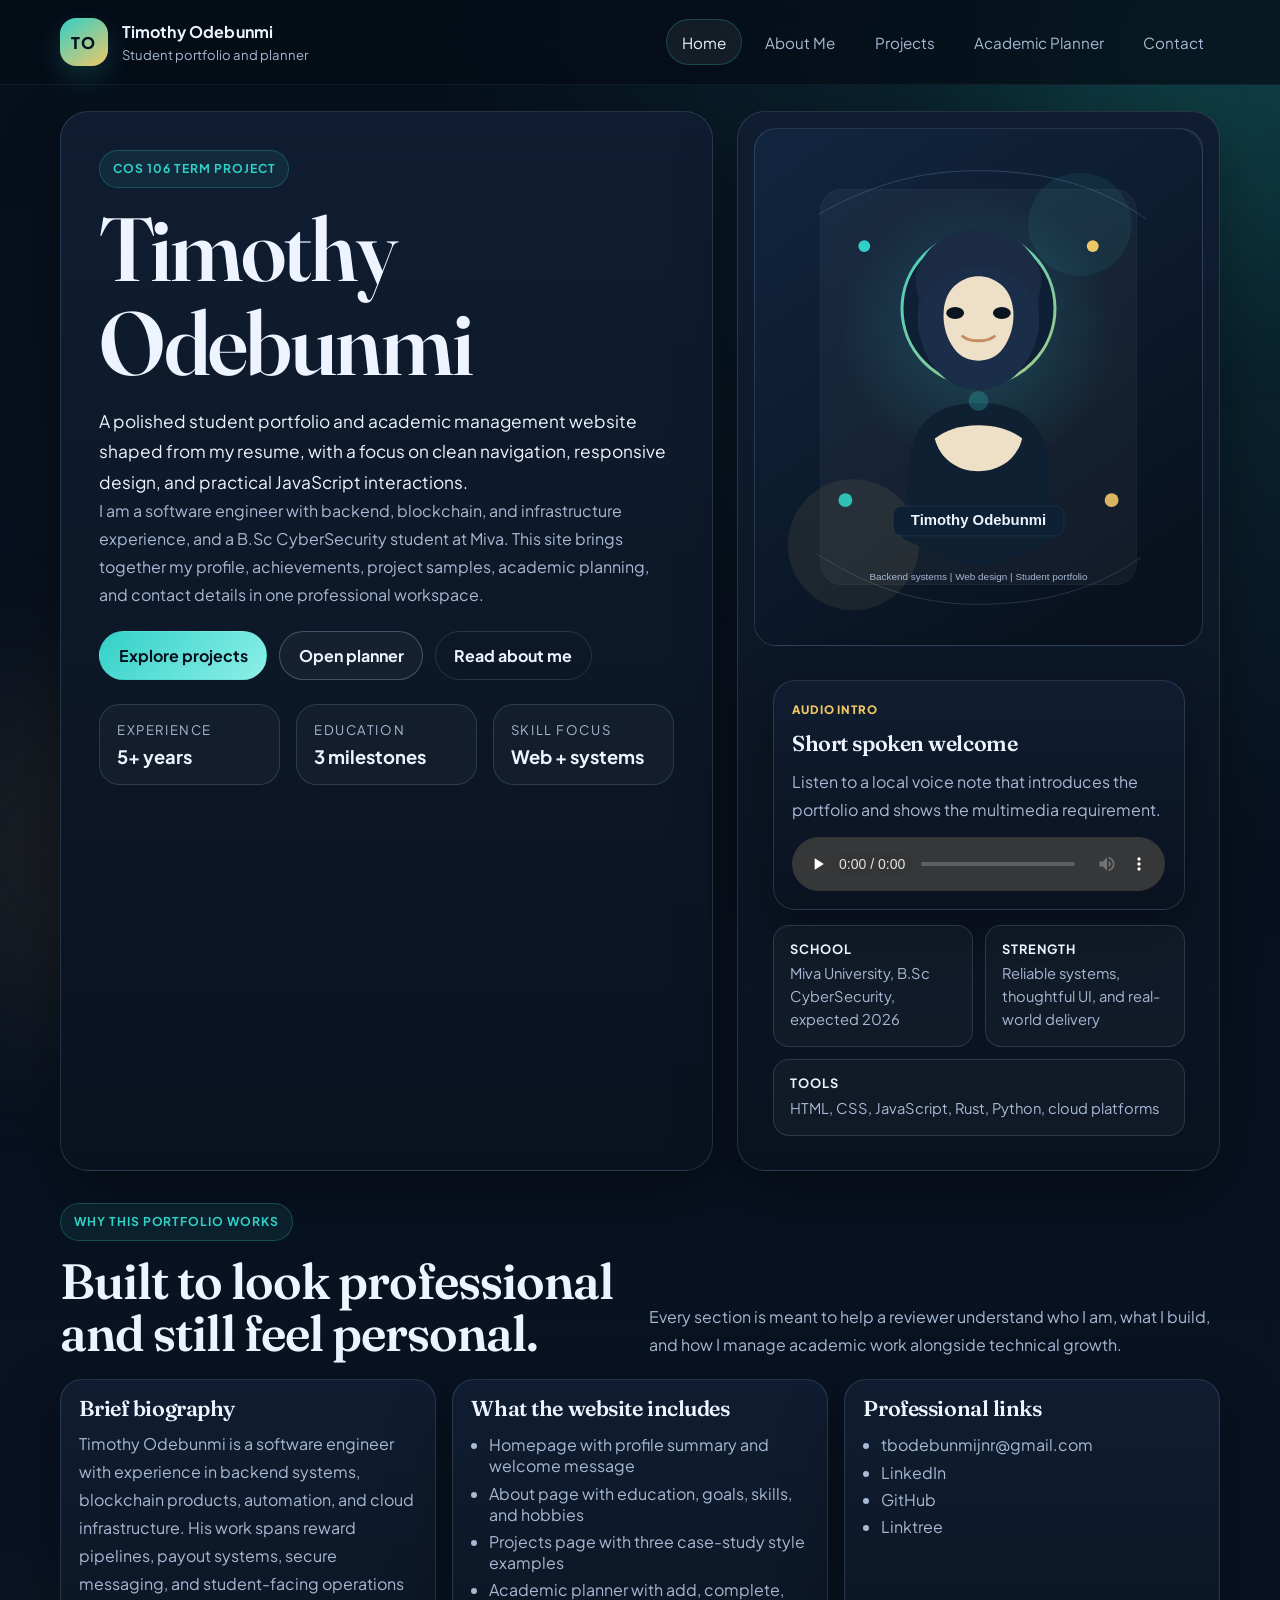
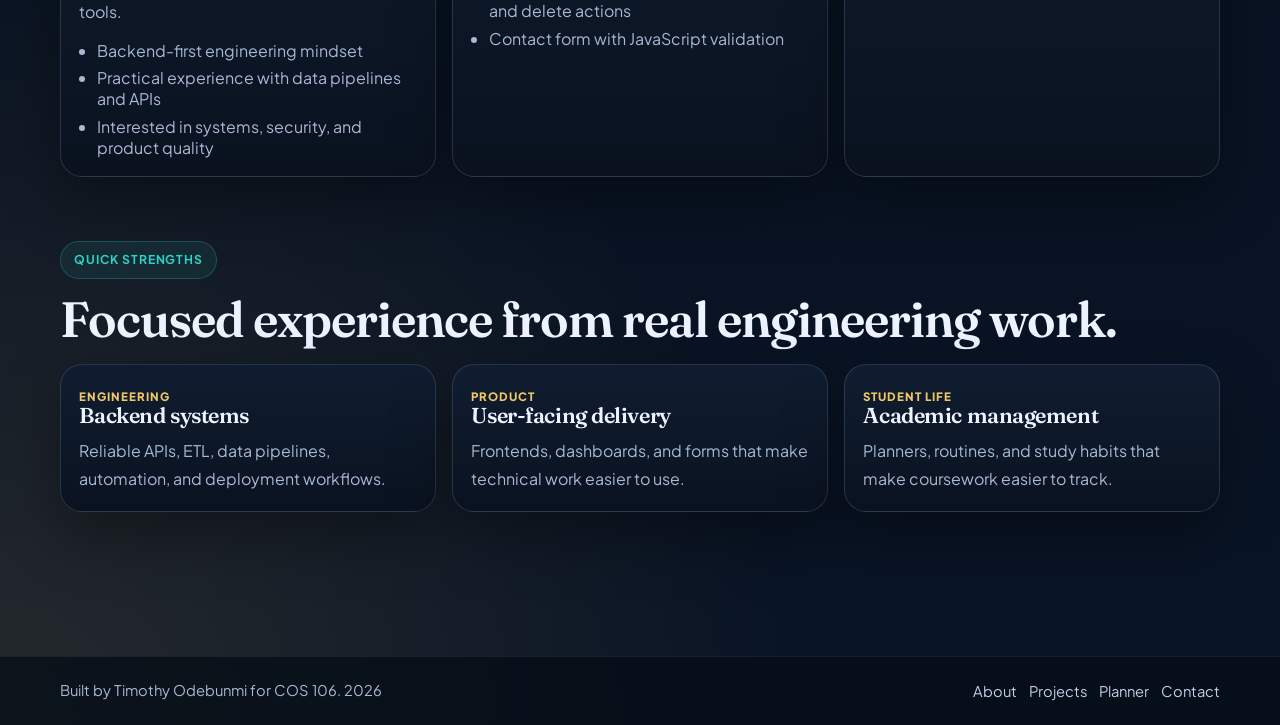
==== index.html @ 0af9e6b7 "Build Timothy portfolio site" ====
<!doctype html>
<html lang="en">
  <head>
    <meta charset="utf-8">
    <meta name="viewport" content="width=device-width, initial-scale=1">
    <meta name="theme-color" content="#07111f">
    <meta
      name="description"
      content="Timothy Odebunmi's responsive student portfolio and academic management website for COS 106."
    >
    <title>Timothy Odebunmi | Home</title>
    <link rel="preconnect" href="https://fonts.googleapis.com">
    <link rel="preconnect" href="https://fonts.gstatic.com" crossorigin>
    <link
      href="https://fonts.googleapis.com/css2?family=Fraunces:opsz,wght@9..144,600;9..144,700&family=Plus+Jakarta+Sans:wght@400;500;600;700;800&display=swap"
      rel="stylesheet"
    >
    <link rel="stylesheet" href="assets/css/styles.css">
    <script src="assets/js/main.js" defer></script>
  </head>
  <body data-page="home">
    <header class="site-header">
      <div class="container nav-shell">
        <a class="brand" href="index.html">
          <span class="brand-mark">TO</span>
          <span>
            <strong>Timothy Odebunmi</strong>
            <small>Student portfolio and planner</small>
          </span>
        </a>
        <button class="nav-toggle" type="button" data-nav-toggle aria-expanded="false" aria-controls="primary-navigation">
          <span>Menu</span>
        </button>
        <nav class="site-nav" id="primary-navigation" data-nav-panel aria-label="Primary">
          <a href="index.html">Home</a>
          <a href="about.html">About Me</a>
          <a href="projects.html">Projects</a>
          <a href="planner.html">Academic Planner</a>
          <a href="contact.html">Contact</a>
        </nav>
      </div>
    </header>

    <main>
      <section class="hero container">
        <div class="hero-copy reveal">
          <p class="eyebrow">COS 106 Term Project</p>
          <h1>Timothy Odebunmi</h1>
          <p class="lead">
            A polished student portfolio and academic management website shaped from my resume, with a focus on clean
            navigation, responsive design, and practical JavaScript interactions.
          </p>
          <p>
            I am a software engineer with backend, blockchain, and infrastructure experience, and a B.Sc CyberSecurity
            student at Miva. This site brings together my profile, achievements, project samples, academic planning, and
            contact details in one professional workspace.
          </p>
          <div class="button-row" style="margin-top: 1.4rem;">
            <a class="button button-primary" href="projects.html">Explore projects</a>
            <a class="button button-secondary" href="planner.html">Open planner</a>
            <a class="button button-ghost" href="about.html">Read about me</a>
          </div>
          <dl class="stat-strip">
            <div>
              <dt>Experience</dt>
              <dd>5+ years</dd>
            </div>
            <div>
              <dt>Education</dt>
              <dd>3 milestones</dd>
            </div>
            <div>
              <dt>Skill focus</dt>
              <dd>Web + systems</dd>
            </div>
          </dl>
        </div>

        <aside class="hero-panel reveal">
          <div class="avatar-frame">
            <img src="assets/images/avatar.svg" alt="Illustrated portrait of Timothy Odebunmi">
          </div>
          <div class="hero-meta">
            <div class="audio-card">
              <p class="card-kicker">Audio intro</p>
              <h3>Short spoken welcome</h3>
              <p>Listen to a local voice note that introduces the portfolio and shows the multimedia requirement.</p>
              <audio controls preload="none">
                <source src="assets/media/intro.wav" type="audio/wav">
              </audio>
            </div>
            <ul class="mini-facts">
              <li>
                <strong>School</strong>
                <span>Miva University, B.Sc CyberSecurity, expected 2026</span>
              </li>
              <li>
                <strong>Strength</strong>
                <span>Reliable systems, thoughtful UI, and real-world delivery</span>
              </li>
              <li>
                <strong>Tools</strong>
                <span>HTML, CSS, JavaScript, Rust, Python, cloud platforms</span>
              </li>
            </ul>
          </div>
        </aside>
      </section>

      <section class="section container reveal">
        <div class="section-heading">
          <div>
            <p class="eyebrow">Why this portfolio works</p>
            <h2>Built to look professional and still feel personal.</h2>
          </div>
          <p>
            Every section is meant to help a reviewer understand who I am, what I build, and how I manage academic work
            alongside technical growth.
          </p>
        </div>
        <div class="info-grid">
          <article class="panel">
            <h3>Brief biography</h3>
            <p>
              Timothy Odebunmi is a software engineer with experience in backend systems, blockchain products,
              automation, and cloud infrastructure. His work spans reward pipelines, payout systems, secure messaging,
              and student-facing operations tools.
            </p>
            <ul>
              <li>Backend-first engineering mindset</li>
              <li>Practical experience with data pipelines and APIs</li>
              <li>Interested in systems, security, and product quality</li>
            </ul>
          </article>
          <article class="panel">
            <h3>What the website includes</h3>
            <ul>
              <li>Homepage with profile summary and welcome message</li>
              <li>About page with education, goals, skills, and hobbies</li>
              <li>Projects page with three case-study style examples</li>
              <li>Academic planner with add, complete, and delete actions</li>
              <li>Contact form with JavaScript validation</li>
            </ul>
          </article>
          <article class="panel">
            <h3>Professional links</h3>
            <ul>
              <li><a href="mailto:tbodebunmijnr@gmail.com">tbodebunmijnr@gmail.com</a></li>
              <li><a href="https://www.linkedin.com/in/brymes" target="_blank" rel="noreferrer noopener">LinkedIn</a></li>
              <li><a href="https://github.com/Brymes" target="_blank" rel="noreferrer noopener">GitHub</a></li>
              <li><a href="https://linktr.ee/brymes" target="_blank" rel="noreferrer noopener">Linktree</a></li>
            </ul>
          </article>
        </div>
      </section>

      <section class="section container reveal">
        <div class="section-heading">
          <div>
            <p class="eyebrow">Quick strengths</p>
            <h2>Focused experience from real engineering work.</h2>
          </div>
        </div>
        <div class="summary-grid">
          <article class="mini-card">
            <span class="card-kicker">Engineering</span>
            <h3>Backend systems</h3>
            <p>Reliable APIs, ETL, data pipelines, automation, and deployment workflows.</p>
          </article>
          <article class="mini-card">
            <span class="card-kicker">Product</span>
            <h3>User-facing delivery</h3>
            <p>Frontends, dashboards, and forms that make technical work easier to use.</p>
          </article>
          <article class="mini-card">
            <span class="card-kicker">Student life</span>
            <h3>Academic management</h3>
            <p>Planners, routines, and study habits that make coursework easier to track.</p>
          </article>
        </div>
      </section>
    </main>

    <footer class="site-footer">
      <div class="container footer-shell">
        <p>
          Built by Timothy Odebunmi for COS 106. <span data-current-year></span>
        </p>
        <div class="footer-links">
          <a href="about.html">About</a>
          <a href="projects.html">Projects</a>
          <a href="planner.html">Planner</a>
          <a href="contact.html">Contact</a>
        </div>
      </div>
    </footer>
  </body>
</html>
---- assets/css/styles.css ----
:root {
  color-scheme: dark;
  --bg: #07111f;
  --bg-2: #0b1b2d;
  --surface: rgba(10, 22, 39, 0.84);
  --surface-strong: #0d1b2e;
  --surface-soft: rgba(14, 30, 51, 0.62);
  --line: rgba(161, 191, 224, 0.18);
  --line-strong: rgba(161, 191, 224, 0.32);
  --text: #edf4ff;
  --muted: #a7b9d4;
  --muted-strong: #c0d0e6;
  --accent: #31d0c7;
  --accent-2: #f0c766;
  --accent-3: #8cc4ff;
  --danger: #ff8b8b;
  --shadow: 0 24px 60px rgba(0, 0, 0, 0.35);
  --radius-xl: 28px;
  --radius-lg: 22px;
  --radius-md: 16px;
  --radius-sm: 12px;
  --container: 1160px;
  --font-body: "Plus Jakarta Sans", "Trebuchet MS", sans-serif;
  --font-display: "Fraunces", Georgia, serif;
}

*,
*::before,
*::after {
  box-sizing: border-box;
}

html {
  scroll-behavior: smooth;
}

body {
  margin: 0;
  min-height: 100vh;
  color: var(--text);
  font-family: var(--font-body);
  background:
    radial-gradient(circle at top right, rgba(49, 208, 199, 0.16), transparent 32%),
    radial-gradient(circle at bottom left, rgba(240, 199, 102, 0.12), transparent 30%),
    linear-gradient(180deg, #06101c 0%, #08111f 34%, #091425 100%);
  overflow-x: hidden;
}

body::before,
body::after {
  content: "";
  position: fixed;
  z-index: -2;
  pointer-events: none;
  border-radius: 999px;
  filter: blur(90px);
  opacity: 0.65;
  animation: drift 18s ease-in-out infinite alternate;
}

body::before {
  width: 24rem;
  height: 24rem;
  top: -7rem;
  right: -7rem;
  background: rgba(49, 208, 199, 0.16);
}

body::after {
  width: 22rem;
  height: 22rem;
  bottom: -8rem;
  left: -7rem;
  background: rgba(240, 199, 102, 0.12);
  animation-delay: -8s;
}

img,
svg,
video {
  display: block;
  max-width: 100%;
}

a {
  color: inherit;
  text-decoration: none;
}

button,
input,
select,
textarea {
  font: inherit;
}

button {
  cursor: pointer;
}

::selection {
  background: rgba(49, 208, 199, 0.28);
  color: var(--text);
}

.container {
  width: min(100% - 2rem, var(--container));
  margin-inline: auto;
}

.site-header {
  position: sticky;
  top: 0;
  z-index: 50;
  backdrop-filter: blur(18px);
  background: rgba(5, 12, 22, 0.72);
  border-bottom: 1px solid rgba(255, 255, 255, 0.05);
}

.nav-shell {
  display: flex;
  align-items: center;
  justify-content: space-between;
  gap: 1rem;
  min-height: 5.25rem;
  position: relative;
}

.brand {
  display: inline-flex;
  align-items: center;
  gap: 0.85rem;
  min-width: 0;
}

.brand-mark {
  display: grid;
  place-items: center;
  width: 3rem;
  aspect-ratio: 1;
  border-radius: 1rem;
  color: #05111d;
  font-weight: 800;
  letter-spacing: 0.08em;
  background:
    linear-gradient(145deg, rgba(49, 208, 199, 1), rgba(240, 199, 102, 1));
  box-shadow: 0 12px 28px rgba(49, 208, 199, 0.18);
}

.brand strong {
  display: block;
  font-size: 1rem;
  letter-spacing: 0.01em;
}

.brand small {
  display: block;
  color: var(--muted);
  font-size: 0.82rem;
  margin-top: 0.2rem;
}

.site-nav {
  display: flex;
  align-items: center;
  gap: 0.45rem;
}

.site-nav a {
  position: relative;
  padding: 0.85rem 1rem;
  border-radius: 999px;
  color: var(--muted);
  font-size: 0.95rem;
  transition: color 180ms ease, background 180ms ease, transform 180ms ease;
}

.site-nav a:hover,
.site-nav a:focus-visible,
.site-nav a[aria-current="page"] {
  color: var(--text);
  background: rgba(255, 255, 255, 0.06);
}

.site-nav a[aria-current="page"] {
  box-shadow: inset 0 0 0 1px rgba(49, 208, 199, 0.24);
}

.nav-toggle {
  display: none;
  align-items: center;
  gap: 0.5rem;
  padding: 0.85rem 1rem;
  border: 1px solid var(--line);
  border-radius: 999px;
  color: var(--text);
  background: rgba(255, 255, 255, 0.04);
}

.nav-toggle span {
  display: inline-flex;
  align-items: center;
  gap: 0.35rem;
}

.nav-toggle span::before,
.nav-toggle span::after {
  content: "";
  display: inline-block;
  width: 0.75rem;
  height: 0.08rem;
  background: currentColor;
  border-radius: 999px;
  box-shadow: 0 0.24rem 0 currentColor, 0 -0.24rem 0 currentColor;
}

main {
  padding-bottom: 4rem;
}

.section {
  padding: 2rem 0;
}

.page-hero {
  padding: 2.25rem 0 1rem;
}

.hero,
.page-hero-grid,
.planner-layout,
.contact-layout {
  display: grid;
  gap: 1.5rem;
}

.hero {
  grid-template-columns: minmax(0, 1.15fr) minmax(320px, 0.85fr);
  align-items: stretch;
  padding-top: 1.6rem;
}

.hero-copy,
.hero-panel,
.panel,
.project-card,
.task-card,
.contact-card,
.mini-card,
.metric-card,
.summary-card,
.audio-card {
  border: 1px solid var(--line);
  background:
    linear-gradient(180deg, rgba(16, 30, 50, 0.92), rgba(10, 18, 31, 0.88)),
    var(--surface);
  box-shadow: var(--shadow);
}

.hero-copy,
.hero-panel,
.panel {
  border-radius: var(--radius-xl);
}

.hero-copy {
  padding: clamp(1.5rem, 3vw, 2.5rem);
}

.hero-panel {
  padding: 1rem;
  display: grid;
  gap: 1rem;
}

.eyebrow {
  display: inline-flex;
  align-items: center;
  gap: 0.5rem;
  width: fit-content;
  margin: 0 0 0.9rem;
  padding: 0.45rem 0.8rem;
  border: 1px solid rgba(49, 208, 199, 0.25);
  border-radius: 999px;
  color: var(--accent);
  font-size: 0.76rem;
  font-weight: 700;
  text-transform: uppercase;
  letter-spacing: 0.16em;
  background: rgba(49, 208, 199, 0.08);
}

h1,
h2,
h3,
h4 {
  margin: 0;
  font-family: var(--font-display);
  font-weight: 600;
  line-height: 1.05;
  letter-spacing: -0.02em;
}

h1 {
  font-size: clamp(2.8rem, 7vw, 5.7rem);
  max-width: 10ch;
}

h2 {
  font-size: clamp(2rem, 4vw, 3.1rem);
}

h3 {
  font-size: 1.35rem;
}

p {
  margin: 0;
  color: var(--muted);
  line-height: 1.75;
}

.lead {
  margin-top: 1rem;
  font-size: 1.08rem;
  color: var(--text);
  max-width: 62ch;
}

.button-row,
.project-links,
.task-actions,
.contact-links,
.mini-facts {
  display: flex;
  flex-wrap: wrap;
  gap: 0.75rem;
}

.button {
  display: inline-flex;
  align-items: center;
  justify-content: center;
  gap: 0.45rem;
  min-height: 2.9rem;
  padding: 0.8rem 1.15rem;
  border-radius: 999px;
  border: 1px solid transparent;
  font-weight: 700;
  transition: transform 180ms ease, border-color 180ms ease, background 180ms ease;
}

.button:hover,
.button:focus-visible {
  transform: translateY(-1px);
}

.button-primary {
  color: #06111d;
  background: linear-gradient(135deg, var(--accent), #8ef0e8);
}

.button-secondary {
  color: var(--text);
  border-color: var(--line-strong);
  background: rgba(255, 255, 255, 0.04);
}

.button-ghost {
  color: var(--text);
  border-color: rgba(255, 255, 255, 0.12);
  background: transparent;
}

.stat-strip {
  display: grid;
  grid-template-columns: repeat(3, minmax(0, 1fr));
  gap: 1rem;
  margin-top: 1.5rem;
}

.stat-strip > div {
  padding: 1rem 1.05rem;
  border-radius: 1.3rem;
  border: 1px solid var(--line);
  background: rgba(255, 255, 255, 0.03);
}

.stat-strip dt {
  color: var(--muted);
  font-size: 0.82rem;
  text-transform: uppercase;
  letter-spacing: 0.12em;
}

.stat-strip dd {
  margin: 0.45rem 0 0;
  color: var(--text);
  font-size: 1.15rem;
  font-weight: 700;
}

.hero-avatar {
  display: grid;
  gap: 1rem;
  padding: 0.5rem;
}

.avatar-frame {
  overflow: hidden;
  border-radius: calc(var(--radius-xl) - 6px);
  border: 1px solid var(--line);
  background: linear-gradient(180deg, rgba(22, 40, 67, 0.88), rgba(12, 20, 34, 0.88));
}

.avatar-frame img {
  width: 100%;
  height: 100%;
  object-fit: cover;
}

.hero-meta,
.panel,
.metric-card,
.summary-card,
.contact-card,
.mini-card,
.audio-card {
  padding: 1.15rem;
  border-radius: var(--radius-lg);
}

.hero-meta {
  display: grid;
  gap: 0.9rem;
}

.mini-facts {
  list-style: none;
  padding: 0;
  margin: 0;
}

.mini-facts li {
  flex: 1 1 190px;
  padding: 0.95rem 1rem;
  border-radius: var(--radius-md);
  border: 1px solid var(--line);
  background: rgba(255, 255, 255, 0.03);
}

.mini-facts strong,
.card-kicker,
.eyebrow,
.chip,
.meta-label {
  letter-spacing: 0.08em;
  text-transform: uppercase;
}

.mini-facts strong {
  display: block;
  color: var(--text);
  font-size: 0.8rem;
}

.mini-facts span {
  display: block;
  margin-top: 0.35rem;
  color: var(--muted);
  font-size: 0.92rem;
  line-height: 1.55;
}

.card-kicker,
.meta-label {
  color: var(--accent-2);
  font-size: 0.72rem;
  font-weight: 800;
}

.audio-card {
  display: grid;
  gap: 0.8rem;
}

.audio-card audio {
  width: 100%;
}

.section-heading {
  display: flex;
  justify-content: space-between;
  align-items: end;
  gap: 1rem;
  margin-bottom: 1.2rem;
}

.section-heading p {
  max-width: 62ch;
}

.info-grid,
.skill-grid,
.interest-grid,
.summary-grid,
.contact-layout {
  display: grid;
  gap: 1rem;
}

.info-grid {
  grid-template-columns: repeat(3, minmax(0, 1fr));
}

.skill-grid {
  grid-template-columns: repeat(2, minmax(0, 1fr));
}

.interest-grid {
  grid-template-columns: repeat(3, minmax(0, 1fr));
}

.summary-grid {
  grid-template-columns: repeat(3, minmax(0, 1fr));
}

.panel h3,
.mini-card h3,
.metric-card h3,
.contact-card h3 {
  margin-bottom: 0.6rem;
}

.panel ul,
.mini-card ul,
.project-content ul,
.contact-card ul {
  margin: 0.85rem 0 0;
  padding-left: 1.1rem;
  color: var(--muted);
}

.panel li + li,
.mini-card li + li,
.project-content li + li,
.contact-card li + li {
  margin-top: 0.4rem;
}

.timeline {
  list-style: none;
  padding: 0;
  margin: 1rem 0 0;
  display: grid;
  gap: 0.85rem;
}

.timeline li {
  display: grid;
  gap: 0.2rem;
  padding-left: 1rem;
  border-left: 2px solid rgba(49, 208, 199, 0.28);
}

.timeline strong {
  color: var(--text);
}

.timeline span {
  color: var(--muted);
  font-size: 0.94rem;
}

table {
  width: 100%;
  border-collapse: collapse;
  margin-top: 1rem;
  overflow: hidden;
  border-radius: var(--radius-md);
}

caption {
  text-align: left;
  margin-bottom: 0.8rem;
  color: var(--muted);
}

th,
td {
  padding: 0.9rem 1rem;
  border-bottom: 1px solid var(--line);
  text-align: left;
  vertical-align: top;
}

th {
  color: var(--text);
  background: rgba(255, 255, 255, 0.04);
  font-size: 0.9rem;
  letter-spacing: 0.04em;
}

td {
  color: var(--muted);
}

.chip,
.tag {
  display: inline-flex;
  align-items: center;
  justify-content: center;
  width: fit-content;
  padding: 0.35rem 0.72rem;
  border-radius: 999px;
  border: 1px solid rgba(49, 208, 199, 0.2);
  color: var(--accent);
  background: rgba(49, 208, 199, 0.08);
  font-size: 0.72rem;
  font-weight: 800;
}

.project-grid {
  display: grid;
  grid-template-columns: repeat(3, minmax(0, 1fr));
  gap: 1rem;
}

.project-card {
  overflow: hidden;
  display: grid;
  gap: 1rem;
}

.project-media {
  margin: 0;
  border-radius: calc(var(--radius-lg) - 6px);
  overflow: hidden;
  border: 1px solid var(--line);
  background: rgba(255, 255, 255, 0.03);
}

.project-media img {
  width: 100%;
  height: 220px;
  object-fit: cover;
}

.project-content,
.project-body {
  display: grid;
  gap: 0.9rem;
}

.project-title-row {
  display: flex;
  flex-wrap: wrap;
  align-items: start;
  justify-content: space-between;
  gap: 0.75rem;
}

.project-links a,
.task-actions button,
.contact-links a {
  padding: 0.7rem 1rem;
  border-radius: 999px;
  border: 1px solid var(--line);
  color: var(--text);
  background: rgba(255, 255, 255, 0.03);
  transition: transform 180ms ease, background 180ms ease, border-color 180ms ease;
}

.project-links a:hover,
.project-links a:focus-visible,
.task-actions button:hover,
.task-actions button:focus-visible,
.contact-links a:hover,
.contact-links a:focus-visible {
  transform: translateY(-1px);
  border-color: rgba(49, 208, 199, 0.34);
  background: rgba(49, 208, 199, 0.08);
}

.task-actions button[data-action="toggle"].is-complete {
  border-color: rgba(49, 208, 199, 0.34);
  background: rgba(49, 208, 199, 0.12);
}

.planner-layout {
  grid-template-columns: minmax(0, 1.15fr) minmax(300px, 0.85fr);
  align-items: start;
}

.planner-stack {
  display: grid;
  gap: 1rem;
}

.task-form {
  display: grid;
  gap: 1rem;
}

.task-fields,
.form-grid {
  display: grid;
  grid-template-columns: repeat(2, minmax(0, 1fr));
  gap: 0.9rem;
}

.field,
label {
  display: grid;
  gap: 0.45rem;
}

.field label,
label > span {
  color: var(--text);
  font-size: 0.92rem;
  font-weight: 700;
}

.field input,
.field select,
.field textarea,
.contact-form input,
.contact-form textarea,
.contact-form select,
.task-form input,
.task-form textarea,
.task-form select {
  width: 100%;
  padding: 0.95rem 1rem;
  border: 1px solid var(--line);
  border-radius: 1rem;
  color: var(--text);
  background: rgba(255, 255, 255, 0.03);
  transition: border-color 180ms ease, box-shadow 180ms ease, background 180ms ease;
}

.field textarea,
.contact-form textarea,
.task-form textarea {
  resize: vertical;
  min-height: 8rem;
}

.field input::placeholder,
.field textarea::placeholder,
.contact-form input::placeholder,
.contact-form textarea::placeholder,
.task-form input::placeholder,
.task-form textarea::placeholder {
  color: rgba(167, 185, 212, 0.62);
}

.field input:focus,
.field select:focus,
.field textarea:focus,
.contact-form input:focus,
.contact-form textarea:focus,
.contact-form select:focus,
.task-form input:focus,
.task-form textarea:focus,
.task-form select:focus {
  outline: none;
  border-color: rgba(49, 208, 199, 0.5);
  box-shadow: 0 0 0 4px rgba(49, 208, 199, 0.12);
  background: rgba(255, 255, 255, 0.05);
}

.field-error {
  min-height: 1rem;
  color: var(--danger);
  font-size: 0.86rem;
}

.form-success {
  padding: 0.95rem 1rem;
  border-radius: 1rem;
  border: 1px solid rgba(49, 208, 199, 0.3);
  color: #dffcf8;
  background: rgba(49, 208, 199, 0.12);
}

.task-list {
  list-style: none;
  padding: 0;
  margin: 0;
  display: grid;
  gap: 0.9rem;
}

.task-card {
  display: grid;
  gap: 0.95rem;
}

.task-card.is-complete {
  border-color: rgba(49, 208, 199, 0.22);
  background:
    linear-gradient(180deg, rgba(15, 37, 40, 0.9), rgba(10, 19, 24, 0.88)),
    rgba(49, 208, 199, 0.04);
}

.task-card.is-complete h3,
.task-card.is-complete p {
  text-decoration: line-through;
  color: var(--muted);
}

.task-head,
.task-foot {
  display: flex;
  align-items: start;
  justify-content: space-between;
  gap: 1rem;
}

.task-foot {
  align-items: center;
  flex-wrap: wrap;
}

.task-meta,
.task-note {
  color: var(--muted);
  font-size: 0.94rem;
}

.task-note {
  margin-top: 0.45rem;
}

.task-list .chip {
  background: rgba(49, 208, 199, 0.1);
}

.empty-state {
  padding: 1.3rem;
  border-radius: var(--radius-lg);
  border: 1px dashed var(--line-strong);
  color: var(--muted-strong);
  text-align: center;
  background: rgba(255, 255, 255, 0.02);
}

.contact-layout {
  grid-template-columns: minmax(0, 1fr) minmax(320px, 0.8fr);
}

.contact-form {
  display: grid;
  gap: 1rem;
}

.contact-links {
  margin-top: 1rem;
}

.contact-card ul {
  list-style: none;
  padding-left: 0;
}

.contact-card li {
  display: flex;
  align-items: start;
  justify-content: space-between;
  gap: 1rem;
  padding: 0.9rem 0;
  border-bottom: 1px solid var(--line);
}

.contact-card li:last-child {
  border-bottom: 0;
  padding-bottom: 0;
}

.contact-card strong {
  color: var(--text);
}

.contact-card span {
  color: var(--muted);
  text-align: right;
}

.site-footer {
  margin-top: 3rem;
  border-top: 1px solid rgba(255, 255, 255, 0.07);
  background: rgba(5, 12, 22, 0.75);
}

.footer-shell {
  display: flex;
  align-items: center;
  justify-content: space-between;
  gap: 1rem;
  padding: 1.3rem 0;
  color: var(--muted);
  font-size: 0.92rem;
}

.footer-links {
  display: flex;
  flex-wrap: wrap;
  gap: 0.75rem;
}

.footer-links a {
  color: var(--muted-strong);
}

.footer-links a:hover,
.footer-links a:focus-visible {
  color: var(--text);
}

.reveal {
  opacity: 1;
  transform: none;
}

.js .reveal {
  opacity: 0;
  transform: translateY(18px);
  transition: opacity 480ms ease, transform 480ms ease;
}

.js .reveal.is-visible {
  opacity: 1;
  transform: translateY(0);
}

.stack {
  display: flex;
  flex-wrap: wrap;
  gap: 0.45rem;
}

.stack span {
  padding: 0.35rem 0.7rem;
  border-radius: 999px;
  border: 1px solid rgba(255, 255, 255, 0.1);
  color: var(--muted-strong);
  font-size: 0.8rem;
}

.sr-only {
  position: absolute;
  width: 1px;
  height: 1px;
  padding: 0;
  margin: -1px;
  overflow: hidden;
  clip: rect(0, 0, 0, 0);
  white-space: nowrap;
  border: 0;
}

@keyframes drift {
  from {
    transform: translate3d(0, 0, 0) scale(1);
  }
  to {
    transform: translate3d(0, 24px, 0) scale(1.05);
  }
}

@media (max-width: 1080px) {
  .hero,
  .planner-layout,
  .contact-layout {
    grid-template-columns: 1fr;
  }

  .project-grid,
  .info-grid,
  .summary-grid,
  .interest-grid {
    grid-template-columns: repeat(2, minmax(0, 1fr));
  }
}

@media (max-width: 920px) {
  .nav-toggle {
    display: inline-flex;
  }

  .site-nav {
    position: absolute;
    top: calc(100% + 0.75rem);
    right: 1rem;
    left: 1rem;
    flex-direction: column;
    align-items: stretch;
    padding: 1rem;
    border-radius: var(--radius-lg);
    border: 1px solid var(--line);
    background: rgba(8, 17, 30, 0.96);
    box-shadow: var(--shadow);
    opacity: 0;
    transform: translateY(-10px);
    pointer-events: none;
    transition: opacity 180ms ease, transform 180ms ease;
  }

  .site-nav[data-open="true"] {
    opacity: 1;
    transform: translateY(0);
    pointer-events: auto;
  }

  .site-nav a {
    width: 100%;
    border-radius: 0.95rem;
  }

  .info-grid,
  .skill-grid,
  .project-grid,
  .summary-grid,
  .interest-grid,
  .stat-strip,
  .task-fields,
  .form-grid {
    grid-template-columns: 1fr;
  }

  .section-heading,
  .task-head,
  .task-foot,
  .contact-card li,
  .footer-shell {
    flex-direction: column;
    align-items: start;
  }
}

@media (max-width: 640px) {
  .container {
    width: min(100% - 1.2rem, var(--container));
  }

  .nav-shell {
    min-height: 4.75rem;
  }

  h1 {
    font-size: clamp(2.4rem, 16vw, 3.6rem);
  }

  h2 {
    font-size: 1.8rem;
  }

  .hero-copy,
  .hero-panel,
  .panel,
  .metric-card,
  .summary-card,
  .contact-card,
  .mini-card,
  .audio-card,
  .project-card,
  .task-card {
    border-radius: 1.2rem;
  }

  .hero-copy {
    padding: 1.2rem;
  }

  .stat-strip > div,
  .mini-facts li,
  .contact-card,
  .panel,
  .mini-card,
  .project-card,
  .task-card,
  .audio-card {
    padding: 0.95rem;
  }

  .project-media img {
    height: 190px;
  }

  .footer-shell {
    padding: 1rem 0;
  }
}
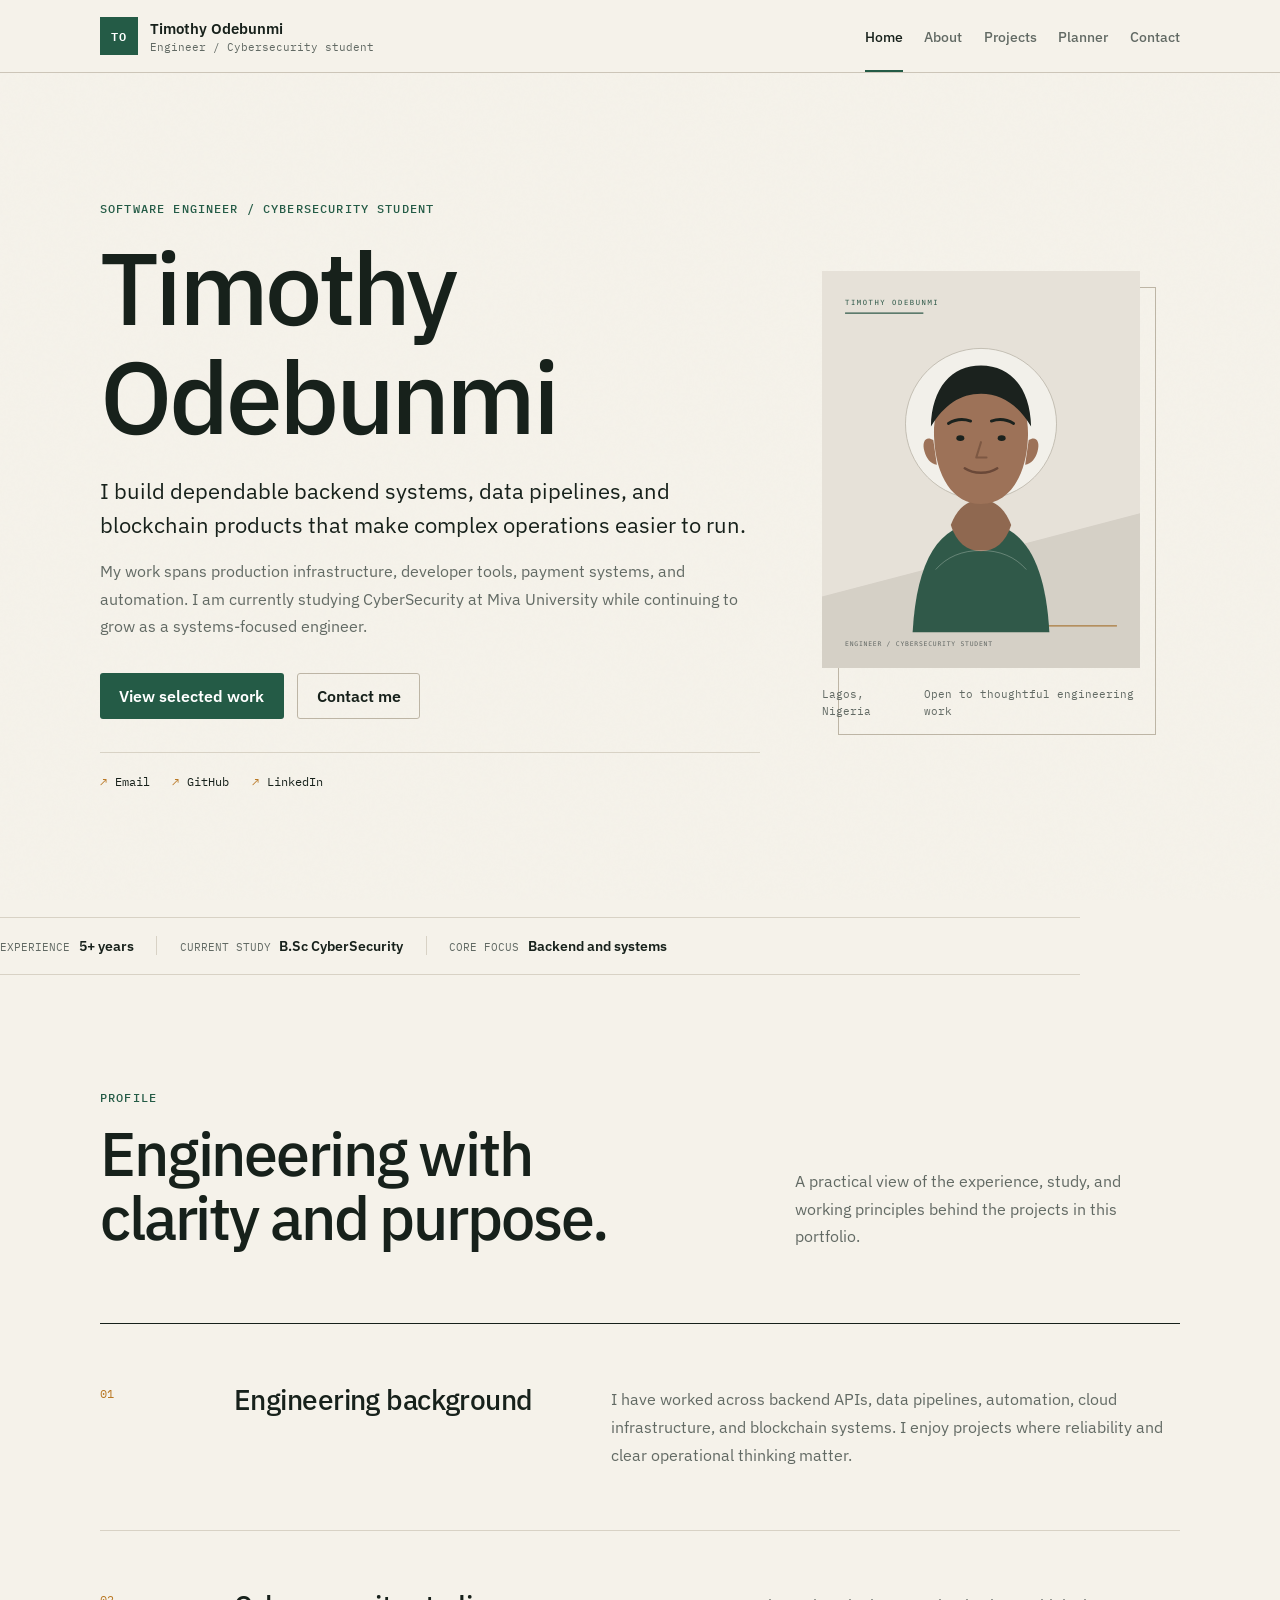
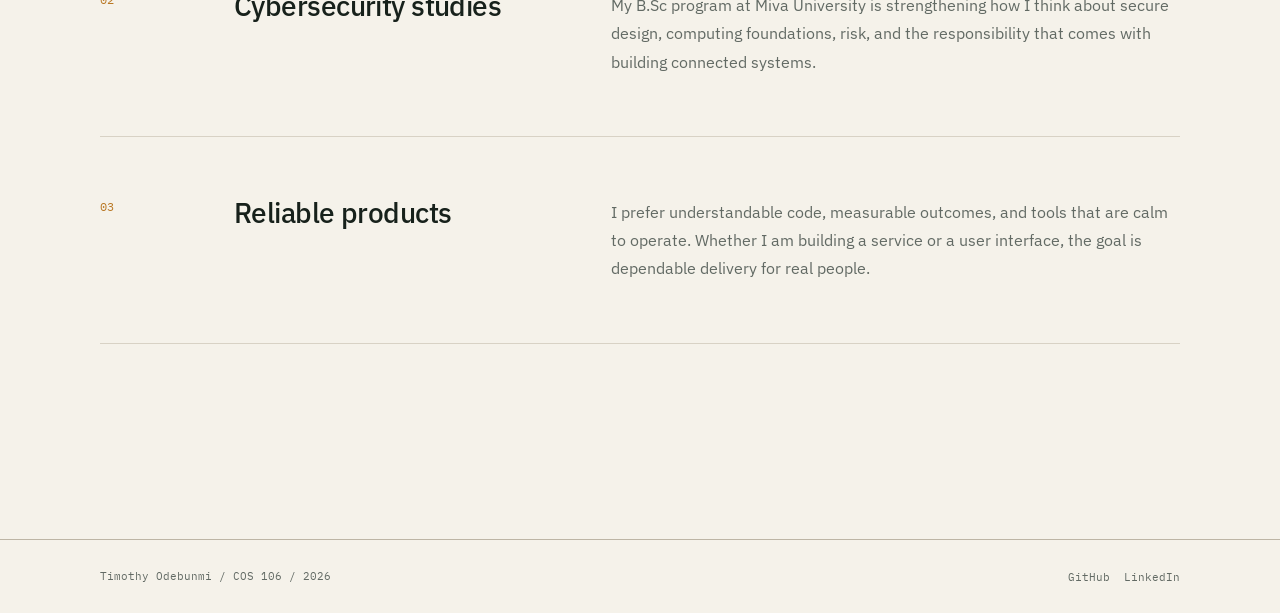
==== commit a758813f: "Redesign portfolio with editorial visual system" ====
--- a/index.html
+++ b/index.html
@@ -3,39 +3,29 @@
   <head>
     <meta charset="utf-8">
     <meta name="viewport" content="width=device-width, initial-scale=1">
-    <meta name="theme-color" content="#07111f">
-    <meta
-      name="description"
-      content="Timothy Odebunmi's responsive student portfolio and academic management website for COS 106."
-    >
-    <title>Timothy Odebunmi | Home</title>
+    <meta name="theme-color" content="#f5f2ea">
+    <meta name="description" content="Timothy Odebunmi - software engineer and cybersecurity student portfolio.">
+    <title>Timothy Odebunmi | Software Engineer</title>
+    <link rel="icon" href="assets/images/favicon.svg" type="image/svg+xml">
     <link rel="preconnect" href="https://fonts.googleapis.com">
     <link rel="preconnect" href="https://fonts.gstatic.com" crossorigin>
-    <link
-      href="https://fonts.googleapis.com/css2?family=Fraunces:opsz,wght@9..144,600;9..144,700&family=Plus+Jakarta+Sans:wght@400;500;600;700;800&display=swap"
-      rel="stylesheet"
-    >
+    <link href="https://fonts.googleapis.com/css2?family=IBM+Plex+Mono:wght@400;500;600&family=IBM+Plex+Sans:wght@400;500;600&display=swap" rel="stylesheet">
     <link rel="stylesheet" href="assets/css/styles.css">
     <script src="assets/js/main.js" defer></script>
   </head>
   <body data-page="home">
     <header class="site-header">
       <div class="container nav-shell">
-        <a class="brand" href="index.html">
+        <a class="brand" href="index.html" aria-label="Timothy Odebunmi home">
           <span class="brand-mark">TO</span>
-          <span>
-            <strong>Timothy Odebunmi</strong>
-            <small>Student portfolio and planner</small>
-          </span>
+          <span><strong>Timothy Odebunmi</strong><small>Engineer / Cybersecurity student</small></span>
         </a>
-        <button class="nav-toggle" type="button" data-nav-toggle aria-expanded="false" aria-controls="primary-navigation">
-          <span>Menu</span>
-        </button>
-        <nav class="site-nav" id="primary-navigation" data-nav-panel aria-label="Primary">
+        <button class="nav-toggle" type="button" data-nav-toggle aria-expanded="false" aria-controls="primary-navigation">Menu</button>
+        <nav class="site-nav" id="primary-navigation" data-nav-panel aria-label="Primary navigation">
           <a href="index.html">Home</a>
-          <a href="about.html">About Me</a>
+          <a href="about.html">About</a>
           <a href="projects.html">Projects</a>
-          <a href="planner.html">Academic Planner</a>
+          <a href="planner.html">Planner</a>
           <a href="contact.html">Contact</a>
         </nav>
       </div>
@@ -44,138 +34,61 @@
     <main>
       <section class="hero container">
         <div class="hero-copy reveal">
-          <p class="eyebrow">COS 106 Term Project</p>
+          <p class="eyebrow">Software engineer / Cybersecurity student</p>
           <h1>Timothy Odebunmi</h1>
           <p class="lead">
-            A polished student portfolio and academic management website shaped from my resume, with a focus on clean
-            navigation, responsive design, and practical JavaScript interactions.
+            I build dependable backend systems, data pipelines, and blockchain products that make complex operations easier to run.
           </p>
           <p>
-            I am a software engineer with backend, blockchain, and infrastructure experience, and a B.Sc CyberSecurity
-            student at Miva. This site brings together my profile, achievements, project samples, academic planning, and
-            contact details in one professional workspace.
+            My work spans production infrastructure, developer tools, payment systems, and automation. I am currently studying CyberSecurity at Miva University while continuing to grow as a systems-focused engineer.
           </p>
-          <div class="button-row" style="margin-top: 1.4rem;">
-            <a class="button button-primary" href="projects.html">Explore projects</a>
-            <a class="button button-secondary" href="planner.html">Open planner</a>
-            <a class="button button-ghost" href="about.html">Read about me</a>
+          <div class="button-row">
+            <a class="button button-primary" href="projects.html">View selected work</a>
+            <a class="button button-secondary" href="contact.html">Contact me</a>
           </div>
-          <dl class="stat-strip">
-            <div>
-              <dt>Experience</dt>
-              <dd>5+ years</dd>
-            </div>
-            <div>
-              <dt>Education</dt>
-              <dd>3 milestones</dd>
-            </div>
-            <div>
-              <dt>Skill focus</dt>
-              <dd>Web + systems</dd>
-            </div>
-          </dl>
+          <div class="professional-links" aria-label="Professional links">
+            <a href="mailto:tbodebunmijnr@gmail.com">Email</a>
+            <a href="https://github.com/Brymes" target="_blank" rel="noreferrer noopener">GitHub</a>
+            <a href="https://www.linkedin.com/in/brymes" target="_blank" rel="noreferrer noopener">LinkedIn</a>
+          </div>
         </div>
 
-        <aside class="hero-panel reveal">
-          <div class="avatar-frame">
-            <img src="assets/images/avatar.svg" alt="Illustrated portrait of Timothy Odebunmi">
-          </div>
-          <div class="hero-meta">
-            <div class="audio-card">
-              <p class="card-kicker">Audio intro</p>
-              <h3>Short spoken welcome</h3>
-              <p>Listen to a local voice note that introduces the portfolio and shows the multimedia requirement.</p>
-              <audio controls preload="none">
-                <source src="assets/media/intro.wav" type="audio/wav">
-              </audio>
-            </div>
-            <ul class="mini-facts">
-              <li>
-                <strong>School</strong>
-                <span>Miva University, B.Sc CyberSecurity, expected 2026</span>
-              </li>
-              <li>
-                <strong>Strength</strong>
-                <span>Reliable systems, thoughtful UI, and real-world delivery</span>
-              </li>
-              <li>
-                <strong>Tools</strong>
-                <span>HTML, CSS, JavaScript, Rust, Python, cloud platforms</span>
-              </li>
-            </ul>
-          </div>
-        </aside>
+        <figure class="hero-portrait reveal">
+          <img src="assets/images/avatar.svg" alt="Illustrated portrait of Timothy Odebunmi">
+          <figcaption class="hero-caption"><span>Lagos, Nigeria</span><span>Open to thoughtful engineering work</span></figcaption>
+        </figure>
       </section>
+
+      <dl class="profile-meta container reveal">
+        <div><dt>Experience</dt><dd>5+ years</dd></div>
+        <div><dt>Current study</dt><dd>B.Sc CyberSecurity</dd></div>
+        <div><dt>Core focus</dt><dd>Backend and systems</dd></div>
+      </dl>
 
       <section class="section container reveal">
         <div class="section-heading">
           <div>
-            <p class="eyebrow">Why this portfolio works</p>
-            <h2>Built to look professional and still feel personal.</h2>
+            <p class="section-label">Profile</p>
+            <h2>Engineering with clarity and purpose.</h2>
           </div>
-          <p>
-            Every section is meant to help a reviewer understand who I am, what I build, and how I manage academic work
-            alongside technical growth.
-          </p>
+          <p>A practical view of the experience, study, and working principles behind the projects in this portfolio.</p>
         </div>
-        <div class="info-grid">
-          <article class="panel">
-            <h3>Brief biography</h3>
-            <p>
-              Timothy Odebunmi is a software engineer with experience in backend systems, blockchain products,
-              automation, and cloud infrastructure. His work spans reward pipelines, payout systems, secure messaging,
-              and student-facing operations tools.
-            </p>
-            <ul>
-              <li>Backend-first engineering mindset</li>
-              <li>Practical experience with data pipelines and APIs</li>
-              <li>Interested in systems, security, and product quality</li>
-            </ul>
+
+        <div class="editorial-list">
+          <article class="editorial-row">
+            <span class="row-number">01</span>
+            <h3>Engineering background</h3>
+            <p>I have worked across backend APIs, data pipelines, automation, cloud infrastructure, and blockchain systems. I enjoy projects where reliability and clear operational thinking matter.</p>
           </article>
-          <article class="panel">
-            <h3>What the website includes</h3>
-            <ul>
-              <li>Homepage with profile summary and welcome message</li>
-              <li>About page with education, goals, skills, and hobbies</li>
-              <li>Projects page with three case-study style examples</li>
-              <li>Academic planner with add, complete, and delete actions</li>
-              <li>Contact form with JavaScript validation</li>
-            </ul>
+          <article class="editorial-row">
+            <span class="row-number">02</span>
+            <h3>Cybersecurity studies</h3>
+            <p>My B.Sc program at Miva University is strengthening how I think about secure design, computing foundations, risk, and the responsibility that comes with building connected systems.</p>
           </article>
-          <article class="panel">
-            <h3>Professional links</h3>
-            <ul>
-              <li><a href="mailto:tbodebunmijnr@gmail.com">tbodebunmijnr@gmail.com</a></li>
-              <li><a href="https://www.linkedin.com/in/brymes" target="_blank" rel="noreferrer noopener">LinkedIn</a></li>
-              <li><a href="https://github.com/Brymes" target="_blank" rel="noreferrer noopener">GitHub</a></li>
-              <li><a href="https://linktr.ee/brymes" target="_blank" rel="noreferrer noopener">Linktree</a></li>
-            </ul>
-          </article>
-        </div>
-      </section>
-
-      <section class="section container reveal">
-        <div class="section-heading">
-          <div>
-            <p class="eyebrow">Quick strengths</p>
-            <h2>Focused experience from real engineering work.</h2>
-          </div>
-        </div>
-        <div class="summary-grid">
-          <article class="mini-card">
-            <span class="card-kicker">Engineering</span>
-            <h3>Backend systems</h3>
-            <p>Reliable APIs, ETL, data pipelines, automation, and deployment workflows.</p>
-          </article>
-          <article class="mini-card">
-            <span class="card-kicker">Product</span>
-            <h3>User-facing delivery</h3>
-            <p>Frontends, dashboards, and forms that make technical work easier to use.</p>
-          </article>
-          <article class="mini-card">
-            <span class="card-kicker">Student life</span>
-            <h3>Academic management</h3>
-            <p>Planners, routines, and study habits that make coursework easier to track.</p>
+          <article class="editorial-row">
+            <span class="row-number">03</span>
+            <h3>Reliable products</h3>
+            <p>I prefer understandable code, measurable outcomes, and tools that are calm to operate. Whether I am building a service or a user interface, the goal is dependable delivery for real people.</p>
           </article>
         </div>
       </section>
@@ -183,17 +96,12 @@
 
     <footer class="site-footer">
       <div class="container footer-shell">
-        <p>
-          Built by Timothy Odebunmi for COS 106. <span data-current-year></span>
-        </p>
+        <p>Timothy Odebunmi / COS 106 / <span data-current-year></span></p>
         <div class="footer-links">
-          <a href="about.html">About</a>
-          <a href="projects.html">Projects</a>
-          <a href="planner.html">Planner</a>
-          <a href="contact.html">Contact</a>
+          <a href="https://github.com/Brymes" target="_blank" rel="noreferrer noopener">GitHub</a>
+          <a href="https://www.linkedin.com/in/brymes" target="_blank" rel="noreferrer noopener">LinkedIn</a>
         </div>
       </div>
     </footer>
   </body>
 </html>
-
--- a/assets/css/styles.css
+++ b/assets/css/styles.css
@@ -1,27 +1,21 @@
 :root {
-  color-scheme: dark;
-  --bg: #07111f;
-  --bg-2: #0b1b2d;
-  --surface: rgba(10, 22, 39, 0.84);
-  --surface-strong: #0d1b2e;
-  --surface-soft: rgba(14, 30, 51, 0.62);
-  --line: rgba(161, 191, 224, 0.18);
-  --line-strong: rgba(161, 191, 224, 0.32);
-  --text: #edf4ff;
-  --muted: #a7b9d4;
-  --muted-strong: #c0d0e6;
-  --accent: #31d0c7;
-  --accent-2: #f0c766;
-  --accent-3: #8cc4ff;
-  --danger: #ff8b8b;
-  --shadow: 0 24px 60px rgba(0, 0, 0, 0.35);
-  --radius-xl: 28px;
-  --radius-lg: 22px;
-  --radius-md: 16px;
-  --radius-sm: 12px;
-  --container: 1160px;
-  --font-body: "Plus Jakarta Sans", "Trebuchet MS", sans-serif;
-  --font-display: "Fraunces", Georgia, serif;
+  color-scheme: light;
+  --paper: #f5f2ea;
+  --paper-deep: #ebe6da;
+  --surface: #fffdf8;
+  --ink: #17211b;
+  --muted: #626a64;
+  --forest: #245b46;
+  --forest-dark: #173f30;
+  --amber: #b97824;
+  --line: #d8d2c5;
+  --line-dark: #bdb5a5;
+  --danger: #a33a2b;
+  --success: #286448;
+  --container: 1080px;
+  --radius: 10px;
+  --font-sans: "IBM Plex Sans", "Helvetica Neue", sans-serif;
+  --font-mono: "IBM Plex Mono", monospace;
 }
 
 *,
@@ -37,42 +31,20 @@
 body {
   margin: 0;
   min-height: 100vh;
-  color: var(--text);
-  font-family: var(--font-body);
-  background:
-    radial-gradient(circle at top right, rgba(49, 208, 199, 0.16), transparent 32%),
-    radial-gradient(circle at bottom left, rgba(240, 199, 102, 0.12), transparent 30%),
-    linear-gradient(180deg, #06101c 0%, #08111f 34%, #091425 100%);
+  color: var(--ink);
+  font-family: var(--font-sans);
+  background: var(--paper);
   overflow-x: hidden;
 }
 
-body::before,
-body::after {
+body::before {
   content: "";
   position: fixed;
-  z-index: -2;
+  inset: 0;
+  z-index: -1;
   pointer-events: none;
-  border-radius: 999px;
-  filter: blur(90px);
-  opacity: 0.65;
-  animation: drift 18s ease-in-out infinite alternate;
-}
-
-body::before {
-  width: 24rem;
-  height: 24rem;
-  top: -7rem;
-  right: -7rem;
-  background: rgba(49, 208, 199, 0.16);
-}
-
-body::after {
-  width: 22rem;
-  height: 22rem;
-  bottom: -8rem;
-  left: -7rem;
-  background: rgba(240, 199, 102, 0.12);
-  animation-delay: -8s;
+  opacity: 0.35;
+  background-image: url("data:image/svg+xml,%3Csvg viewBox='0 0 180 180' xmlns='http://www.w3.org/2000/svg'%3E%3Cfilter id='n'%3E%3CfeTurbulence type='fractalNoise' baseFrequency='.9' numOctaves='2' stitchTiles='stitch'/%3E%3C/filter%3E%3Crect width='100%25' height='100%25' filter='url(%23n)' opacity='.045'/%3E%3C/svg%3E");
 }
 
 img,
@@ -99,12 +71,12 @@
 }
 
 ::selection {
-  background: rgba(49, 208, 199, 0.28);
-  color: var(--text);
+  color: #fff;
+  background: var(--forest);
 }
 
 .container {
-  width: min(100% - 2rem, var(--container));
+  width: min(100% - 3rem, var(--container));
   margin-inline: auto;
 }
 
@@ -112,182 +84,134 @@
   position: sticky;
   top: 0;
   z-index: 50;
-  backdrop-filter: blur(18px);
-  background: rgba(5, 12, 22, 0.72);
-  border-bottom: 1px solid rgba(255, 255, 255, 0.05);
+  border-bottom: 1px solid rgba(189, 181, 165, 0.72);
+  background: rgba(245, 242, 234, 0.94);
+  backdrop-filter: blur(12px);
 }
 
 .nav-shell {
+  position: relative;
   display: flex;
   align-items: center;
   justify-content: space-between;
-  gap: 1rem;
-  min-height: 5.25rem;
-  position: relative;
+  gap: 1.5rem;
+  min-height: 4.5rem;
 }
 
 .brand {
   display: inline-flex;
   align-items: center;
-  gap: 0.85rem;
+  gap: 0.75rem;
   min-width: 0;
 }
 
 .brand-mark {
   display: grid;
   place-items: center;
-  width: 3rem;
+  width: 2.35rem;
   aspect-ratio: 1;
-  border-radius: 1rem;
-  color: #05111d;
-  font-weight: 800;
-  letter-spacing: 0.08em;
-  background:
-    linear-gradient(145deg, rgba(49, 208, 199, 1), rgba(240, 199, 102, 1));
-  box-shadow: 0 12px 28px rgba(49, 208, 199, 0.18);
+  color: #fff;
+  font-family: var(--font-mono);
+  font-size: 0.72rem;
+  font-weight: 600;
+  letter-spacing: 0.06em;
+  background: var(--forest);
 }
 
 .brand strong {
   display: block;
-  font-size: 1rem;
-  letter-spacing: 0.01em;
+  font-size: 0.95rem;
+  font-weight: 600;
 }
 
 .brand small {
   display: block;
-  color: var(--muted);
-  font-size: 0.82rem;
-  margin-top: 0.2rem;
+  margin-top: 0.08rem;
+  color: var(--muted);
+  font-family: var(--font-mono);
+  font-size: 0.66rem;
 }
 
 .site-nav {
   display: flex;
   align-items: center;
-  gap: 0.45rem;
+  gap: 1.35rem;
 }
 
 .site-nav a {
   position: relative;
-  padding: 0.85rem 1rem;
-  border-radius: 999px;
-  color: var(--muted);
-  font-size: 0.95rem;
-  transition: color 180ms ease, background 180ms ease, transform 180ms ease;
+  padding: 1.65rem 0 1.55rem;
+  color: var(--muted);
+  font-size: 0.87rem;
+  font-weight: 500;
+  transition: color 150ms ease;
+}
+
+.site-nav a::after {
+  content: "";
+  position: absolute;
+  right: 0;
+  bottom: -1px;
+  left: 0;
+  height: 2px;
+  background: var(--forest);
+  transform: scaleX(0);
+  transform-origin: left;
+  transition: transform 150ms ease;
 }
 
 .site-nav a:hover,
 .site-nav a:focus-visible,
 .site-nav a[aria-current="page"] {
-  color: var(--text);
-  background: rgba(255, 255, 255, 0.06);
-}
-
-.site-nav a[aria-current="page"] {
-  box-shadow: inset 0 0 0 1px rgba(49, 208, 199, 0.24);
+  color: var(--ink);
+}
+
+.site-nav a:hover::after,
+.site-nav a:focus-visible::after,
+.site-nav a[aria-current="page"]::after {
+  transform: scaleX(1);
 }
 
 .nav-toggle {
   display: none;
-  align-items: center;
-  gap: 0.5rem;
-  padding: 0.85rem 1rem;
-  border: 1px solid var(--line);
-  border-radius: 999px;
-  color: var(--text);
-  background: rgba(255, 255, 255, 0.04);
-}
-
-.nav-toggle span {
-  display: inline-flex;
-  align-items: center;
-  gap: 0.35rem;
-}
-
-.nav-toggle span::before,
-.nav-toggle span::after {
-  content: "";
-  display: inline-block;
-  width: 0.75rem;
-  height: 0.08rem;
-  background: currentColor;
-  border-radius: 999px;
-  box-shadow: 0 0.24rem 0 currentColor, 0 -0.24rem 0 currentColor;
+  padding: 0.65rem 0;
+  border: 0;
+  color: var(--ink);
+  font-family: var(--font-mono);
+  font-size: 0.76rem;
+  background: transparent;
 }
 
 main {
-  padding-bottom: 4rem;
-}
-
-.section {
-  padding: 2rem 0;
-}
-
-.page-hero {
-  padding: 2.25rem 0 1rem;
-}
-
-.hero,
-.page-hero-grid,
-.planner-layout,
-.contact-layout {
-  display: grid;
-  gap: 1.5rem;
+  padding-bottom: 5rem;
 }
 
 .hero {
-  grid-template-columns: minmax(0, 1.15fr) minmax(320px, 0.85fr);
-  align-items: stretch;
-  padding-top: 1.6rem;
-}
-
-.hero-copy,
-.hero-panel,
-.panel,
-.project-card,
-.task-card,
-.contact-card,
-.mini-card,
-.metric-card,
-.summary-card,
-.audio-card {
-  border: 1px solid var(--line);
-  background:
-    linear-gradient(180deg, rgba(16, 30, 50, 0.92), rgba(10, 18, 31, 0.88)),
-    var(--surface);
-  box-shadow: var(--shadow);
-}
-
-.hero-copy,
-.hero-panel,
-.panel {
-  border-radius: var(--radius-xl);
+  display: grid;
+  grid-template-columns: minmax(0, 1.35fr) minmax(280px, 0.65fr);
+  align-items: center;
+  gap: clamp(3rem, 8vw, 7rem);
+  min-height: calc(100vh - 4.5rem);
+  padding-block: clamp(4rem, 10vw, 8rem);
 }
 
 .hero-copy {
-  padding: clamp(1.5rem, 3vw, 2.5rem);
-}
-
-.hero-panel {
-  padding: 1rem;
-  display: grid;
-  gap: 1rem;
-}
-
-.eyebrow {
-  display: inline-flex;
-  align-items: center;
-  gap: 0.5rem;
-  width: fit-content;
-  margin: 0 0 0.9rem;
-  padding: 0.45rem 0.8rem;
-  border: 1px solid rgba(49, 208, 199, 0.25);
-  border-radius: 999px;
-  color: var(--accent);
-  font-size: 0.76rem;
-  font-weight: 700;
+  max-width: 690px;
+}
+
+.eyebrow,
+.section-label,
+.meta-label,
+.project-number,
+.card-kicker {
+  margin: 0 0 1rem;
+  color: var(--forest);
+  font-family: var(--font-mono);
+  font-size: 0.72rem;
+  font-weight: 500;
+  letter-spacing: 0.1em;
+  line-height: 1.4;
   text-transform: uppercase;
-  letter-spacing: 0.16em;
-  background: rgba(49, 208, 199, 0.08);
 }
 
 h1,
@@ -295,59 +219,71 @@
 h3,
 h4 {
   margin: 0;
-  font-family: var(--font-display);
-  font-weight: 600;
-  line-height: 1.05;
+  font-weight: 500;
+  line-height: 1.06;
+  letter-spacing: -0.035em;
+}
+
+h1 {
+  max-width: 12ch;
+  font-size: clamp(3.2rem, 8vw, 6.8rem);
+}
+
+h2 {
+  font-size: clamp(2rem, 5vw, 3.8rem);
+}
+
+h3 {
+  font-size: clamp(1.25rem, 2.4vw, 1.75rem);
   letter-spacing: -0.02em;
-}
-
-h1 {
-  font-size: clamp(2.8rem, 7vw, 5.7rem);
-  max-width: 10ch;
-}
-
-h2 {
-  font-size: clamp(2rem, 4vw, 3.1rem);
-}
-
-h3 {
-  font-size: 1.35rem;
 }
 
 p {
   margin: 0;
   color: var(--muted);
-  line-height: 1.75;
+  line-height: 1.72;
 }
 
 .lead {
+  margin-top: 1.5rem;
+  max-width: 60ch;
+  color: var(--ink);
+  font-size: clamp(1.12rem, 2vw, 1.35rem);
+  line-height: 1.58;
+}
+
+.hero-copy > p:not(.eyebrow):not(.lead) {
+  max-width: 64ch;
   margin-top: 1rem;
-  font-size: 1.08rem;
-  color: var(--text);
-  max-width: 62ch;
 }
 
 .button-row,
-.project-links,
-.task-actions,
-.contact-links,
-.mini-facts {
+.professional-links,
+.footer-links,
+.project-actions,
+.planner-filters,
+.task-actions {
   display: flex;
   flex-wrap: wrap;
-  gap: 0.75rem;
+  align-items: center;
+  gap: 0.85rem;
+}
+
+.button-row {
+  margin-top: 2rem;
 }
 
 .button {
   display: inline-flex;
   align-items: center;
   justify-content: center;
-  gap: 0.45rem;
-  min-height: 2.9rem;
-  padding: 0.8rem 1.15rem;
-  border-radius: 999px;
+  gap: 0.5rem;
+  min-height: 2.85rem;
+  padding: 0.72rem 1.15rem;
   border: 1px solid transparent;
-  font-weight: 700;
-  transition: transform 180ms ease, border-color 180ms ease, background 180ms ease;
+  border-radius: 3px;
+  font-weight: 600;
+  transition: color 150ms ease, background 150ms ease, border-color 150ms ease, transform 150ms ease;
 }
 
 .button:hover,
@@ -356,567 +292,715 @@
 }
 
 .button-primary {
-  color: #06111d;
-  background: linear-gradient(135deg, var(--accent), #8ef0e8);
+  color: #fff;
+  background: var(--forest);
+}
+
+.button-primary:hover,
+.button-primary:focus-visible {
+  background: var(--forest-dark);
 }
 
 .button-secondary {
-  color: var(--text);
-  border-color: var(--line-strong);
-  background: rgba(255, 255, 255, 0.04);
-}
-
-.button-ghost {
-  color: var(--text);
-  border-color: rgba(255, 255, 255, 0.12);
+  color: var(--ink);
+  border-color: var(--line-dark);
   background: transparent;
 }
 
-.stat-strip {
-  display: grid;
-  grid-template-columns: repeat(3, minmax(0, 1fr));
-  gap: 1rem;
-  margin-top: 1.5rem;
-}
-
-.stat-strip > div {
-  padding: 1rem 1.05rem;
-  border-radius: 1.3rem;
-  border: 1px solid var(--line);
-  background: rgba(255, 255, 255, 0.03);
-}
-
-.stat-strip dt {
-  color: var(--muted);
-  font-size: 0.82rem;
-  text-transform: uppercase;
-  letter-spacing: 0.12em;
-}
-
-.stat-strip dd {
-  margin: 0.45rem 0 0;
-  color: var(--text);
-  font-size: 1.15rem;
-  font-weight: 700;
-}
-
-.hero-avatar {
-  display: grid;
-  gap: 1rem;
-  padding: 0.5rem;
-}
-
-.avatar-frame {
-  overflow: hidden;
-  border-radius: calc(var(--radius-xl) - 6px);
-  border: 1px solid var(--line);
-  background: linear-gradient(180deg, rgba(22, 40, 67, 0.88), rgba(12, 20, 34, 0.88));
-}
-
-.avatar-frame img {
+.button-secondary:hover,
+.button-secondary:focus-visible {
+  border-color: var(--forest);
+}
+
+.button-text {
+  min-height: auto;
+  padding: 0.25rem 0;
+  border-radius: 0;
+  color: var(--forest);
+  border-bottom: 1px solid currentColor;
+}
+
+.professional-links {
+  gap: 1.4rem;
+  margin-top: 2.1rem;
+  padding-top: 1.3rem;
+  border-top: 1px solid var(--line);
+}
+
+.professional-links a {
+  display: inline-flex;
+  align-items: center;
+  gap: 0.5rem;
+  color: var(--ink);
+  font-family: var(--font-mono);
+  font-size: 0.76rem;
+}
+
+.professional-links a::before {
+  content: "\2197";
+  color: var(--amber);
+}
+
+.hero-portrait {
+  position: relative;
+  justify-self: end;
+  width: min(100%, 390px);
+}
+
+.hero-portrait::before {
+  content: "";
+  position: absolute;
+  inset: 1rem -1rem -1rem 1rem;
+  z-index: -1;
+  border: 1px solid var(--line-dark);
+}
+
+.hero-portrait img {
   width: 100%;
-  height: 100%;
+  aspect-ratio: 4 / 5;
   object-fit: cover;
-}
-
-.hero-meta,
-.panel,
-.metric-card,
-.summary-card,
-.contact-card,
-.mini-card,
-.audio-card {
-  padding: 1.15rem;
-  border-radius: var(--radius-lg);
-}
-
-.hero-meta {
-  display: grid;
-  gap: 0.9rem;
-}
-
-.mini-facts {
-  list-style: none;
-  padding: 0;
-  margin: 0;
-}
-
-.mini-facts li {
-  flex: 1 1 190px;
-  padding: 0.95rem 1rem;
-  border-radius: var(--radius-md);
-  border: 1px solid var(--line);
-  background: rgba(255, 255, 255, 0.03);
-}
-
-.mini-facts strong,
-.card-kicker,
-.eyebrow,
-.chip,
-.meta-label {
-  letter-spacing: 0.08em;
-  text-transform: uppercase;
-}
-
-.mini-facts strong {
-  display: block;
-  color: var(--text);
-  font-size: 0.8rem;
-}
-
-.mini-facts span {
-  display: block;
-  margin-top: 0.35rem;
-  color: var(--muted);
-  font-size: 0.92rem;
-  line-height: 1.55;
-}
-
-.card-kicker,
-.meta-label {
-  color: var(--accent-2);
-  font-size: 0.72rem;
-  font-weight: 800;
-}
-
-.audio-card {
-  display: grid;
-  gap: 0.8rem;
-}
-
-.audio-card audio {
-  width: 100%;
-}
-
-.section-heading {
+  object-position: top;
+  background: var(--paper-deep);
+  filter: saturate(0.76) contrast(0.98);
+}
+
+.hero-caption {
   display: flex;
   justify-content: space-between;
+  gap: 1rem;
+  margin-top: 1.15rem;
+  color: var(--muted);
+  font-family: var(--font-mono);
+  font-size: 0.68rem;
+  line-height: 1.5;
+}
+
+.profile-meta {
+  display: flex;
+  flex-wrap: wrap;
+  gap: 0;
+  margin: 0;
+  padding: 1.15rem 0;
+  border-top: 1px solid var(--line);
+  border-bottom: 1px solid var(--line);
+}
+
+.profile-meta div {
+  display: flex;
+  gap: 0.55rem;
+  align-items: baseline;
+  padding-right: 1.4rem;
+  margin-right: 1.4rem;
+  border-right: 1px solid var(--line);
+}
+
+.profile-meta div:last-child {
+  padding-right: 0;
+  margin-right: 0;
+  border-right: 0;
+}
+
+.profile-meta dt {
+  color: var(--muted);
+  font-family: var(--font-mono);
+  font-size: 0.68rem;
+  text-transform: uppercase;
+}
+
+.profile-meta dd {
+  margin: 0;
+  font-size: 0.9rem;
+  font-weight: 600;
+}
+
+.section {
+  padding-block: clamp(4rem, 9vw, 7.5rem);
+}
+
+.section + .section {
+  border-top: 1px solid var(--line);
+}
+
+.section-heading {
+  display: grid;
+  grid-template-columns: minmax(0, 0.9fr) minmax(280px, 0.55fr);
   align-items: end;
-  gap: 1rem;
-  margin-bottom: 1.2rem;
-}
-
-.section-heading p {
-  max-width: 62ch;
-}
-
-.info-grid,
-.skill-grid,
-.interest-grid,
-.summary-grid,
-.contact-layout {
-  display: grid;
-  gap: 1rem;
-}
-
-.info-grid {
-  grid-template-columns: repeat(3, minmax(0, 1fr));
-}
-
-.skill-grid {
-  grid-template-columns: repeat(2, minmax(0, 1fr));
-}
-
-.interest-grid {
-  grid-template-columns: repeat(3, minmax(0, 1fr));
-}
-
-.summary-grid {
-  grid-template-columns: repeat(3, minmax(0, 1fr));
-}
-
-.panel h3,
-.mini-card h3,
-.metric-card h3,
-.contact-card h3 {
-  margin-bottom: 0.6rem;
-}
-
-.panel ul,
-.mini-card ul,
-.project-content ul,
-.contact-card ul {
-  margin: 0.85rem 0 0;
-  padding-left: 1.1rem;
-  color: var(--muted);
-}
-
-.panel li + li,
-.mini-card li + li,
-.project-content li + li,
-.contact-card li + li {
-  margin-top: 0.4rem;
+  gap: 4rem;
+  margin-bottom: clamp(2.5rem, 6vw, 4.5rem);
+}
+
+.section-heading h2 {
+  max-width: 14ch;
+}
+
+.section-heading > p {
+  max-width: 48ch;
+}
+
+.editorial-list {
+  border-top: 1px solid var(--ink);
+}
+
+.editorial-row {
+  display: grid;
+  grid-template-columns: 70px minmax(220px, 0.55fr) minmax(0, 1fr);
+  gap: clamp(1.5rem, 5vw, 5rem);
+  align-items: start;
+  padding-block: clamp(2.2rem, 5vw, 3.8rem);
+  border-bottom: 1px solid var(--line);
+}
+
+.editorial-row .row-number {
+  color: var(--amber);
+  font-family: var(--font-mono);
+  font-size: 0.78rem;
+}
+
+.editorial-row p {
+  max-width: 58ch;
+  font-size: 1.02rem;
+}
+
+.page-hero {
+  padding-block: clamp(5rem, 11vw, 9rem) clamp(3rem, 7vw, 5rem);
+  border-bottom: 1px solid var(--line);
+}
+
+.page-hero .hero-copy {
+  max-width: 850px;
+}
+
+.page-hero h1 {
+  max-width: 13ch;
+  font-size: clamp(3rem, 7vw, 6rem);
 }
 
 .timeline {
   list-style: none;
+  margin: 0;
   padding: 0;
-  margin: 1rem 0 0;
-  display: grid;
-  gap: 0.85rem;
+  border-top: 1px solid var(--ink);
 }
 
 .timeline li {
   display: grid;
-  gap: 0.2rem;
-  padding-left: 1rem;
-  border-left: 2px solid rgba(49, 208, 199, 0.28);
+  grid-template-columns: 120px minmax(0, 1fr) minmax(220px, 0.65fr);
+  gap: 2rem;
+  padding-block: 2rem;
+  border-bottom: 1px solid var(--line);
+}
+
+.timeline time,
+.timeline .timeline-meta {
+  color: var(--muted);
+  font-family: var(--font-mono);
+  font-size: 0.72rem;
 }
 
 .timeline strong {
-  color: var(--text);
-}
-
-.timeline span {
-  color: var(--muted);
-  font-size: 0.94rem;
+  display: block;
+  margin-bottom: 0.35rem;
+  font-size: 1.12rem;
+}
+
+.skill-groups {
+  display: grid;
+  grid-template-columns: repeat(2, minmax(0, 1fr));
+  gap: 0;
+  border-top: 1px solid var(--ink);
+}
+
+.skill-group {
+  padding: 2.25rem 2.25rem 2.25rem 0;
+  border-bottom: 1px solid var(--line);
+}
+
+.skill-group:nth-child(odd) {
+  border-right: 1px solid var(--line);
+}
+
+.skill-group:nth-child(even) {
+  padding-left: 2.25rem;
+}
+
+.stack {
+  display: flex;
+  flex-wrap: wrap;
+  gap: 0.55rem;
+  margin-top: 1.1rem;
+}
+
+.stack span,
+.chip {
+  display: inline-flex;
+  align-items: center;
+  width: fit-content;
+  padding: 0.38rem 0.62rem;
+  border: 1px solid var(--line-dark);
+  color: var(--muted);
+  font-family: var(--font-mono);
+  font-size: 0.67rem;
+}
+
+.table-wrap {
+  overflow-x: auto;
+  border-top: 1px solid var(--ink);
 }
 
 table {
   width: 100%;
+  min-width: 700px;
   border-collapse: collapse;
-  margin-top: 1rem;
-  overflow: hidden;
-  border-radius: var(--radius-md);
 }
 
 caption {
+  padding: 1rem 0;
+  color: var(--muted);
   text-align: left;
-  margin-bottom: 0.8rem;
-  color: var(--muted);
 }
 
 th,
 td {
-  padding: 0.9rem 1rem;
+  padding: 1.15rem 1rem 1.15rem 0;
   border-bottom: 1px solid var(--line);
   text-align: left;
   vertical-align: top;
 }
 
 th {
-  color: var(--text);
-  background: rgba(255, 255, 255, 0.04);
-  font-size: 0.9rem;
-  letter-spacing: 0.04em;
+  color: var(--ink);
+  font-family: var(--font-mono);
+  font-size: 0.7rem;
+  font-weight: 500;
+  text-transform: uppercase;
 }
 
 td {
   color: var(--muted);
 }
 
-.chip,
-.tag {
-  display: inline-flex;
-  align-items: center;
-  justify-content: center;
-  width: fit-content;
-  padding: 0.35rem 0.72rem;
-  border-radius: 999px;
-  border: 1px solid rgba(49, 208, 199, 0.2);
-  color: var(--accent);
-  background: rgba(49, 208, 199, 0.08);
-  font-size: 0.72rem;
-  font-weight: 800;
+.interest-list {
+  display: grid;
+  grid-template-columns: repeat(3, minmax(0, 1fr));
+  gap: 2.5rem;
+}
+
+.interest-item {
+  padding-top: 1.25rem;
+  border-top: 2px solid var(--forest);
+}
+
+.interest-item h3 {
+  margin-bottom: 0.7rem;
 }
 
 .project-grid {
   display: grid;
-  grid-template-columns: repeat(3, minmax(0, 1fr));
-  gap: 1rem;
+  gap: 0;
 }
 
 .project-card {
+  display: grid;
+  grid-template-columns: minmax(0, 1fr) minmax(300px, 0.85fr);
+  gap: clamp(2rem, 7vw, 6rem);
+  align-items: center;
+  padding-block: clamp(3.5rem, 8vw, 6.5rem);
+  border-bottom: 1px solid var(--line);
+}
+
+.project-card:first-child {
+  border-top: 1px solid var(--ink);
+}
+
+.project-card:nth-child(even) .project-media {
+  order: 2;
+}
+
+.project-media {
+  position: relative;
+  margin: 0;
   overflow: hidden;
-  display: grid;
-  gap: 1rem;
-}
-
-.project-media {
-  margin: 0;
-  border-radius: calc(var(--radius-lg) - 6px);
-  overflow: hidden;
-  border: 1px solid var(--line);
-  background: rgba(255, 255, 255, 0.03);
+  border: 1px solid var(--line-dark);
+  background: var(--paper-deep);
+}
+
+.project-media::after {
+  content: "";
+  position: absolute;
+  inset: 0;
+  pointer-events: none;
+  box-shadow: inset 0 0 0 7px rgba(255, 253, 248, 0.4);
 }
 
 .project-media img {
   width: 100%;
-  height: 220px;
+  aspect-ratio: 16 / 10;
   object-fit: cover;
 }
 
-.project-content,
-.project-body {
-  display: grid;
-  gap: 0.9rem;
-}
-
-.project-title-row {
+.project-content {
+  display: grid;
+  gap: 1.2rem;
+}
+
+.project-content h3 {
+  max-width: 14ch;
+  font-size: clamp(2rem, 4vw, 3.25rem);
+}
+
+.project-content ul {
+  display: grid;
+  gap: 0.55rem;
+  margin: 0;
+  padding: 0;
+  list-style: none;
+}
+
+.project-content li {
+  position: relative;
+  padding-left: 1.1rem;
+  color: var(--muted);
+}
+
+.project-content li::before {
+  content: "";
+  position: absolute;
+  top: 0.72em;
+  left: 0;
+  width: 0.36rem;
+  height: 1px;
+  background: var(--amber);
+}
+
+.project-meta {
   display: flex;
-  flex-wrap: wrap;
-  align-items: start;
-  justify-content: space-between;
+  gap: 1rem;
+  color: var(--forest);
+  font-family: var(--font-mono);
+  font-size: 0.7rem;
+  text-transform: uppercase;
+}
+
+.planner-workspace,
+.contact-form {
+  border: 1px solid var(--line-dark);
+  background: var(--surface);
+}
+
+.planner-workspace {
+  max-width: 980px;
+  margin-inline: auto;
+}
+
+.planner-form-shell {
+  padding: clamp(1.5rem, 4vw, 2.5rem);
+  border-bottom: 1px solid var(--line);
+}
+
+.task-form {
+  display: grid;
+  gap: 1.15rem;
+}
+
+.task-form-row {
+  display: grid;
+  grid-template-columns: minmax(220px, 1.6fr) minmax(120px, 0.65fr) minmax(145px, 0.7fr) auto;
   gap: 0.75rem;
-}
-
-.project-links a,
-.task-actions button,
-.contact-links a {
-  padding: 0.7rem 1rem;
-  border-radius: 999px;
-  border: 1px solid var(--line);
-  color: var(--text);
-  background: rgba(255, 255, 255, 0.03);
-  transition: transform 180ms ease, background 180ms ease, border-color 180ms ease;
-}
-
-.project-links a:hover,
-.project-links a:focus-visible,
-.task-actions button:hover,
-.task-actions button:focus-visible,
-.contact-links a:hover,
-.contact-links a:focus-visible {
-  transform: translateY(-1px);
-  border-color: rgba(49, 208, 199, 0.34);
-  background: rgba(49, 208, 199, 0.08);
-}
-
-.task-actions button[data-action="toggle"].is-complete {
-  border-color: rgba(49, 208, 199, 0.34);
-  background: rgba(49, 208, 199, 0.12);
-}
-
-.planner-layout {
-  grid-template-columns: minmax(0, 1.15fr) minmax(300px, 0.85fr);
-  align-items: start;
-}
-
-.planner-stack {
-  display: grid;
-  gap: 1rem;
-}
-
-.task-form {
-  display: grid;
-  gap: 1rem;
-}
-
-.task-fields,
-.form-grid {
-  display: grid;
-  grid-template-columns: repeat(2, minmax(0, 1fr));
-  gap: 0.9rem;
-}
-
-.field,
-label {
-  display: grid;
-  gap: 0.45rem;
-}
-
-.field label,
-label > span {
-  color: var(--text);
-  font-size: 0.92rem;
-  font-weight: 700;
+  align-items: end;
+}
+
+.task-note-row {
+  display: grid;
+  grid-template-columns: minmax(0, 1fr) auto;
+  gap: 0.75rem;
+  align-items: center;
+}
+
+.field {
+  display: grid;
+  gap: 0.42rem;
+}
+
+.field label {
+  color: var(--ink);
+  font-family: var(--font-mono);
+  font-size: 0.68rem;
+  font-weight: 500;
+  text-transform: uppercase;
 }
 
 .field input,
 .field select,
 .field textarea,
 .contact-form input,
-.contact-form textarea,
-.contact-form select,
-.task-form input,
-.task-form textarea,
-.task-form select {
+.contact-form textarea {
   width: 100%;
-  padding: 0.95rem 1rem;
-  border: 1px solid var(--line);
-  border-radius: 1rem;
-  color: var(--text);
-  background: rgba(255, 255, 255, 0.03);
-  transition: border-color 180ms ease, box-shadow 180ms ease, background 180ms ease;
+  min-height: 2.85rem;
+  padding: 0.7rem 0.8rem;
+  border: 1px solid var(--line-dark);
+  border-radius: 2px;
+  color: var(--ink);
+  background: #fff;
+  transition: border-color 150ms ease, box-shadow 150ms ease;
 }
 
 .field textarea,
-.contact-form textarea,
-.task-form textarea {
+.contact-form textarea {
+  min-height: 9rem;
   resize: vertical;
-  min-height: 8rem;
-}
-
-.field input::placeholder,
-.field textarea::placeholder,
-.contact-form input::placeholder,
-.contact-form textarea::placeholder,
-.task-form input::placeholder,
-.task-form textarea::placeholder {
-  color: rgba(167, 185, 212, 0.62);
 }
 
 .field input:focus,
 .field select:focus,
 .field textarea:focus,
 .contact-form input:focus,
-.contact-form textarea:focus,
-.contact-form select:focus,
-.task-form input:focus,
-.task-form textarea:focus,
-.task-form select:focus {
+.contact-form textarea:focus {
   outline: none;
-  border-color: rgba(49, 208, 199, 0.5);
-  box-shadow: 0 0 0 4px rgba(49, 208, 199, 0.12);
-  background: rgba(255, 255, 255, 0.05);
+  border-color: var(--forest);
+  box-shadow: 0 0 0 3px rgba(36, 91, 70, 0.1);
 }
 
 .field-error {
   min-height: 1rem;
   color: var(--danger);
-  font-size: 0.86rem;
-}
-
-.form-success {
-  padding: 0.95rem 1rem;
-  border-radius: 1rem;
-  border: 1px solid rgba(49, 208, 199, 0.3);
-  color: #dffcf8;
-  background: rgba(49, 208, 199, 0.12);
-}
-
-.task-list {
-  list-style: none;
-  padding: 0;
-  margin: 0;
-  display: grid;
-  gap: 0.9rem;
-}
-
-.task-card {
-  display: grid;
-  gap: 0.95rem;
-}
-
-.task-card.is-complete {
-  border-color: rgba(49, 208, 199, 0.22);
-  background:
-    linear-gradient(180deg, rgba(15, 37, 40, 0.9), rgba(10, 19, 24, 0.88)),
-    rgba(49, 208, 199, 0.04);
-}
-
-.task-card.is-complete h3,
-.task-card.is-complete p {
-  text-decoration: line-through;
-  color: var(--muted);
-}
-
-.task-head,
-.task-foot {
+  font-size: 0.78rem;
+}
+
+.field [aria-invalid="true"] {
+  border-color: var(--danger);
+}
+
+.planner-toolbar {
   display: flex;
-  align-items: start;
+  align-items: center;
   justify-content: space-between;
   gap: 1rem;
-}
-
-.task-foot {
-  align-items: center;
+  padding: 1.1rem clamp(1.5rem, 4vw, 2.5rem);
+  border-bottom: 1px solid var(--line);
+}
+
+.planner-stats {
+  display: flex;
+  align-items: center;
+  gap: 1.2rem;
+  color: var(--muted);
+  font-family: var(--font-mono);
+  font-size: 0.69rem;
+}
+
+.planner-stats strong {
+  color: var(--ink);
+  font-weight: 600;
+}
+
+.filter-button {
+  padding: 0.38rem 0.62rem;
+  border: 0;
+  border-bottom: 1px solid transparent;
+  color: var(--muted);
+  font-family: var(--font-mono);
+  font-size: 0.68rem;
+  background: transparent;
+}
+
+.filter-button:hover,
+.filter-button:focus-visible,
+.filter-button[aria-pressed="true"] {
+  color: var(--forest);
+  border-bottom-color: var(--forest);
+}
+
+.task-list {
+  margin: 0;
+  padding: 0;
+  list-style: none;
+}
+
+.task-card {
+  display: grid;
+  grid-template-columns: auto minmax(0, 1fr) auto;
+  gap: 1rem;
+  align-items: start;
+  padding: 1.35rem clamp(1.5rem, 4vw, 2.5rem);
+  border-bottom: 1px solid var(--line);
+  transition: background 150ms ease, opacity 150ms ease;
+}
+
+.task-card:last-child {
+  border-bottom: 0;
+}
+
+.task-card:hover {
+  background: #faf8f2;
+}
+
+.task-card.is-complete {
+  opacity: 0.58;
+}
+
+.task-card.is-complete h3 {
+  text-decoration: line-through;
+}
+
+.task-toggle {
+  display: grid;
+  place-items: center;
+  width: 1.35rem;
+  height: 1.35rem;
+  margin-top: 0.1rem;
+  padding: 0;
+  border: 1px solid var(--line-dark);
+  border-radius: 50%;
+  color: transparent;
+  background: #fff;
+}
+
+.task-toggle[aria-pressed="true"] {
+  color: #fff;
+  border-color: var(--forest);
+  background: var(--forest);
+}
+
+.task-toggle[aria-pressed="true"]::after {
+  content: "\2713";
+  font-size: 0.75rem;
+}
+
+.task-content h3 {
+  margin-bottom: 0.28rem;
+  font-size: 1.05rem;
+}
+
+.task-note {
+  font-size: 0.88rem;
+}
+
+.task-meta {
+  display: flex;
   flex-wrap: wrap;
-}
-
-.task-meta,
-.task-note {
-  color: var(--muted);
-  font-size: 0.94rem;
-}
-
-.task-note {
-  margin-top: 0.45rem;
-}
-
-.task-list .chip {
-  background: rgba(49, 208, 199, 0.1);
+  gap: 0.8rem;
+  margin-top: 0.6rem;
+  color: var(--muted);
+  font-family: var(--font-mono);
+  font-size: 0.65rem;
+}
+
+.task-delete {
+  display: grid;
+  place-items: center;
+  width: 2rem;
+  height: 2rem;
+  padding: 0;
+  border: 0;
+  color: var(--muted);
+  font-size: 1.2rem;
+  background: transparent;
+}
+
+.task-delete:hover,
+.task-delete:focus-visible {
+  color: var(--danger);
 }
 
 .empty-state {
-  padding: 1.3rem;
-  border-radius: var(--radius-lg);
-  border: 1px dashed var(--line-strong);
-  color: var(--muted-strong);
+  padding: 4rem 1.5rem;
+  color: var(--muted);
   text-align: center;
-  background: rgba(255, 255, 255, 0.02);
+}
+
+.planner-demo {
+  display: grid;
+  grid-template-columns: minmax(230px, 0.45fr) minmax(0, 1fr);
+  align-items: center;
+  gap: clamp(2rem, 6vw, 5rem);
+  max-width: 980px;
+  margin-inline: auto;
+}
+
+.planner-demo video {
+  width: 100%;
+  border: 1px solid var(--line-dark);
+  background: var(--ink);
 }
 
 .contact-layout {
-  grid-template-columns: minmax(0, 1fr) minmax(320px, 0.8fr);
+  display: grid;
+  grid-template-columns: minmax(0, 1fr) minmax(280px, 0.65fr);
+  gap: clamp(3rem, 8vw, 7rem);
+  align-items: start;
 }
 
 .contact-form {
   display: grid;
-  gap: 1rem;
-}
-
-.contact-links {
+  gap: 1.1rem;
+  padding: clamp(1.5rem, 4vw, 2.7rem);
+}
+
+.contact-details {
+  padding-left: clamp(1.5rem, 4vw, 3rem);
+  border-left: 1px solid var(--line);
+}
+
+.contact-details > p {
   margin-top: 1rem;
 }
 
-.contact-card ul {
+.contact-list {
+  margin: 2.2rem 0 0;
+  padding: 0;
   list-style: none;
-  padding-left: 0;
-}
-
-.contact-card li {
-  display: flex;
-  align-items: start;
-  justify-content: space-between;
-  gap: 1rem;
-  padding: 0.9rem 0;
+  border-top: 1px solid var(--ink);
+}
+
+.contact-list li {
+  display: grid;
+  gap: 0.3rem;
+  padding-block: 1.1rem;
   border-bottom: 1px solid var(--line);
 }
 
-.contact-card li:last-child {
-  border-bottom: 0;
-  padding-bottom: 0;
-}
-
-.contact-card strong {
-  color: var(--text);
-}
-
-.contact-card span {
-  color: var(--muted);
-  text-align: right;
+.contact-list span {
+  color: var(--muted);
+  font-family: var(--font-mono);
+  font-size: 0.67rem;
+  text-transform: uppercase;
+}
+
+.contact-list a {
+  width: fit-content;
+  color: var(--forest);
+  overflow-wrap: anywhere;
+}
+
+.form-success {
+  padding: 0.9rem 1rem;
+  border-left: 3px solid var(--success);
+  color: var(--success);
+  background: #eef5ef;
 }
 
 .site-footer {
-  margin-top: 3rem;
-  border-top: 1px solid rgba(255, 255, 255, 0.07);
-  background: rgba(5, 12, 22, 0.75);
+  border-top: 1px solid var(--line-dark);
 }
 
 .footer-shell {
   display: flex;
   align-items: center;
   justify-content: space-between;
-  gap: 1rem;
-  padding: 1.3rem 0;
-  color: var(--muted);
-  font-size: 0.92rem;
-}
-
-.footer-links {
-  display: flex;
-  flex-wrap: wrap;
-  gap: 0.75rem;
-}
-
+  gap: 1.5rem;
+  padding-block: 1.7rem;
+}
+
+.footer-shell p,
 .footer-links a {
-  color: var(--muted-strong);
+  color: var(--muted);
+  font-family: var(--font-mono);
+  font-size: 0.66rem;
 }
 
 .footer-links a:hover,
 .footer-links a:focus-visible {
-  color: var(--text);
+  color: var(--forest);
 }
 
 .reveal {
@@ -926,8 +1010,8 @@
 
 .js .reveal {
   opacity: 0;
-  transform: translateY(18px);
-  transition: opacity 480ms ease, transform 480ms ease;
+  transform: translateY(12px);
+  transition: opacity 380ms ease, transform 380ms ease;
 }
 
 .js .reveal.is-visible {
@@ -935,161 +1019,186 @@
   transform: translateY(0);
 }
 
-.stack {
-  display: flex;
-  flex-wrap: wrap;
-  gap: 0.45rem;
-}
-
-.stack span {
-  padding: 0.35rem 0.7rem;
-  border-radius: 999px;
-  border: 1px solid rgba(255, 255, 255, 0.1);
-  color: var(--muted-strong);
-  font-size: 0.8rem;
-}
-
-.sr-only {
-  position: absolute;
-  width: 1px;
-  height: 1px;
-  padding: 0;
-  margin: -1px;
-  overflow: hidden;
-  clip: rect(0, 0, 0, 0);
-  white-space: nowrap;
-  border: 0;
-}
-
-@keyframes drift {
-  from {
-    transform: translate3d(0, 0, 0) scale(1);
-  }
-  to {
-    transform: translate3d(0, 24px, 0) scale(1.05);
-  }
-}
-
-@media (max-width: 1080px) {
-  .hero,
-  .planner-layout,
+:focus-visible {
+  outline: 2px solid var(--amber);
+  outline-offset: 3px;
+}
+
+@media (max-width: 900px) {
+  .nav-toggle {
+    display: inline-flex;
+  }
+
+  .site-nav {
+    position: absolute;
+    top: calc(100% + 1px);
+    right: 0;
+    left: 0;
+    display: none;
+    align-items: stretch;
+    gap: 0;
+    padding: 0.7rem 1.5rem 1rem;
+    border-bottom: 1px solid var(--line-dark);
+    background: var(--paper);
+  }
+
+  .site-nav[data-open="true"] {
+    display: grid;
+  }
+
+  .site-nav a {
+    padding: 0.8rem 0;
+    border-bottom: 1px solid var(--line);
+  }
+
+  .site-nav a:last-child {
+    border-bottom: 0;
+  }
+
+  .site-nav a::after {
+    display: none;
+  }
+
+  .hero {
+    grid-template-columns: 1fr;
+    min-height: auto;
+  }
+
+  .hero-portrait {
+    justify-self: start;
+    width: min(72vw, 390px);
+  }
+
+  .section-heading,
+  .planner-demo {
+    grid-template-columns: 1fr;
+    gap: 1.5rem;
+  }
+
+  .project-card {
+    grid-template-columns: 1fr;
+    gap: 2rem;
+  }
+
+  .project-card:nth-child(even) .project-media {
+    order: 0;
+  }
+
+  .task-form-row {
+    grid-template-columns: repeat(2, minmax(0, 1fr));
+  }
+
   .contact-layout {
     grid-template-columns: 1fr;
   }
 
-  .project-grid,
-  .info-grid,
-  .summary-grid,
-  .interest-grid {
-    grid-template-columns: repeat(2, minmax(0, 1fr));
-  }
-}
-
-@media (max-width: 920px) {
-  .nav-toggle {
-    display: inline-flex;
-  }
-
-  .site-nav {
-    position: absolute;
-    top: calc(100% + 0.75rem);
-    right: 1rem;
-    left: 1rem;
-    flex-direction: column;
-    align-items: stretch;
-    padding: 1rem;
-    border-radius: var(--radius-lg);
-    border: 1px solid var(--line);
-    background: rgba(8, 17, 30, 0.96);
-    box-shadow: var(--shadow);
-    opacity: 0;
-    transform: translateY(-10px);
-    pointer-events: none;
-    transition: opacity 180ms ease, transform 180ms ease;
-  }
-
-  .site-nav[data-open="true"] {
-    opacity: 1;
-    transform: translateY(0);
-    pointer-events: auto;
-  }
-
-  .site-nav a {
-    width: 100%;
-    border-radius: 0.95rem;
-  }
-
-  .info-grid,
-  .skill-grid,
-  .project-grid,
-  .summary-grid,
-  .interest-grid,
-  .stat-strip,
-  .task-fields,
-  .form-grid {
-    grid-template-columns: 1fr;
-  }
-
-  .section-heading,
-  .task-head,
-  .task-foot,
-  .contact-card li,
-  .footer-shell {
-    flex-direction: column;
-    align-items: start;
+  .contact-details {
+    padding-left: 0;
+    border-left: 0;
   }
 }
 
 @media (max-width: 640px) {
   .container {
-    width: min(100% - 1.2rem, var(--container));
-  }
-
-  .nav-shell {
-    min-height: 4.75rem;
-  }
-
-  h1 {
-    font-size: clamp(2.4rem, 16vw, 3.6rem);
-  }
-
-  h2 {
-    font-size: 1.8rem;
-  }
-
-  .hero-copy,
-  .hero-panel,
-  .panel,
-  .metric-card,
-  .summary-card,
-  .contact-card,
-  .mini-card,
-  .audio-card,
-  .project-card,
+    width: min(100% - 2rem, var(--container));
+  }
+
+  .brand small {
+    display: none;
+  }
+
+  .hero {
+    gap: 3.5rem;
+    padding-block: 4.5rem;
+  }
+
+  h1,
+  .page-hero h1 {
+    font-size: clamp(2.7rem, 15vw, 4.5rem);
+  }
+
+  .profile-meta {
+    display: grid;
+    gap: 0.6rem;
+  }
+
+  .profile-meta div {
+    padding-right: 0;
+    margin-right: 0;
+    border-right: 0;
+  }
+
+  .editorial-row {
+    grid-template-columns: 44px minmax(0, 1fr);
+    gap: 1rem;
+  }
+
+  .editorial-row p {
+    grid-column: 2;
+  }
+
+  .timeline li {
+    grid-template-columns: 1fr;
+    gap: 0.6rem;
+  }
+
+  .skill-groups,
+  .interest-list {
+    grid-template-columns: 1fr;
+  }
+
+  .skill-group,
+  .skill-group:nth-child(even) {
+    padding: 1.75rem 0;
+    border-right: 0;
+  }
+
+  .task-form-row,
+  .task-note-row {
+    grid-template-columns: 1fr;
+  }
+
+  .task-form-row .button {
+    width: 100%;
+  }
+
+  .planner-toolbar {
+    align-items: flex-start;
+    flex-direction: column;
+  }
+
+  .planner-stats {
+    width: 100%;
+    justify-content: space-between;
+  }
+
   .task-card {
-    border-radius: 1.2rem;
-  }
-
-  .hero-copy {
-    padding: 1.2rem;
-  }
-
-  .stat-strip > div,
-  .mini-facts li,
-  .contact-card,
-  .panel,
-  .mini-card,
-  .project-card,
-  .task-card,
-  .audio-card {
-    padding: 0.95rem;
-  }
-
-  .project-media img {
-    height: 190px;
+    grid-template-columns: auto minmax(0, 1fr) auto;
+    gap: 0.7rem;
+    padding-inline: 1rem;
   }
 
   .footer-shell {
-    padding: 1rem 0;
-  }
-}
+    align-items: flex-start;
+    flex-direction: column;
+  }
+}
+
+@media (prefers-reduced-motion: reduce) {
+  html {
+    scroll-behavior: auto;
+  }
+
+  *,
+  *::before,
+  *::after {
+    animation-duration: 0.01ms !important;
+    animation-iteration-count: 1 !important;
+    transition-duration: 0.01ms !important;
+  }
+
+  .js .reveal {
+    opacity: 1;
+    transform: none;
+  }
+}
